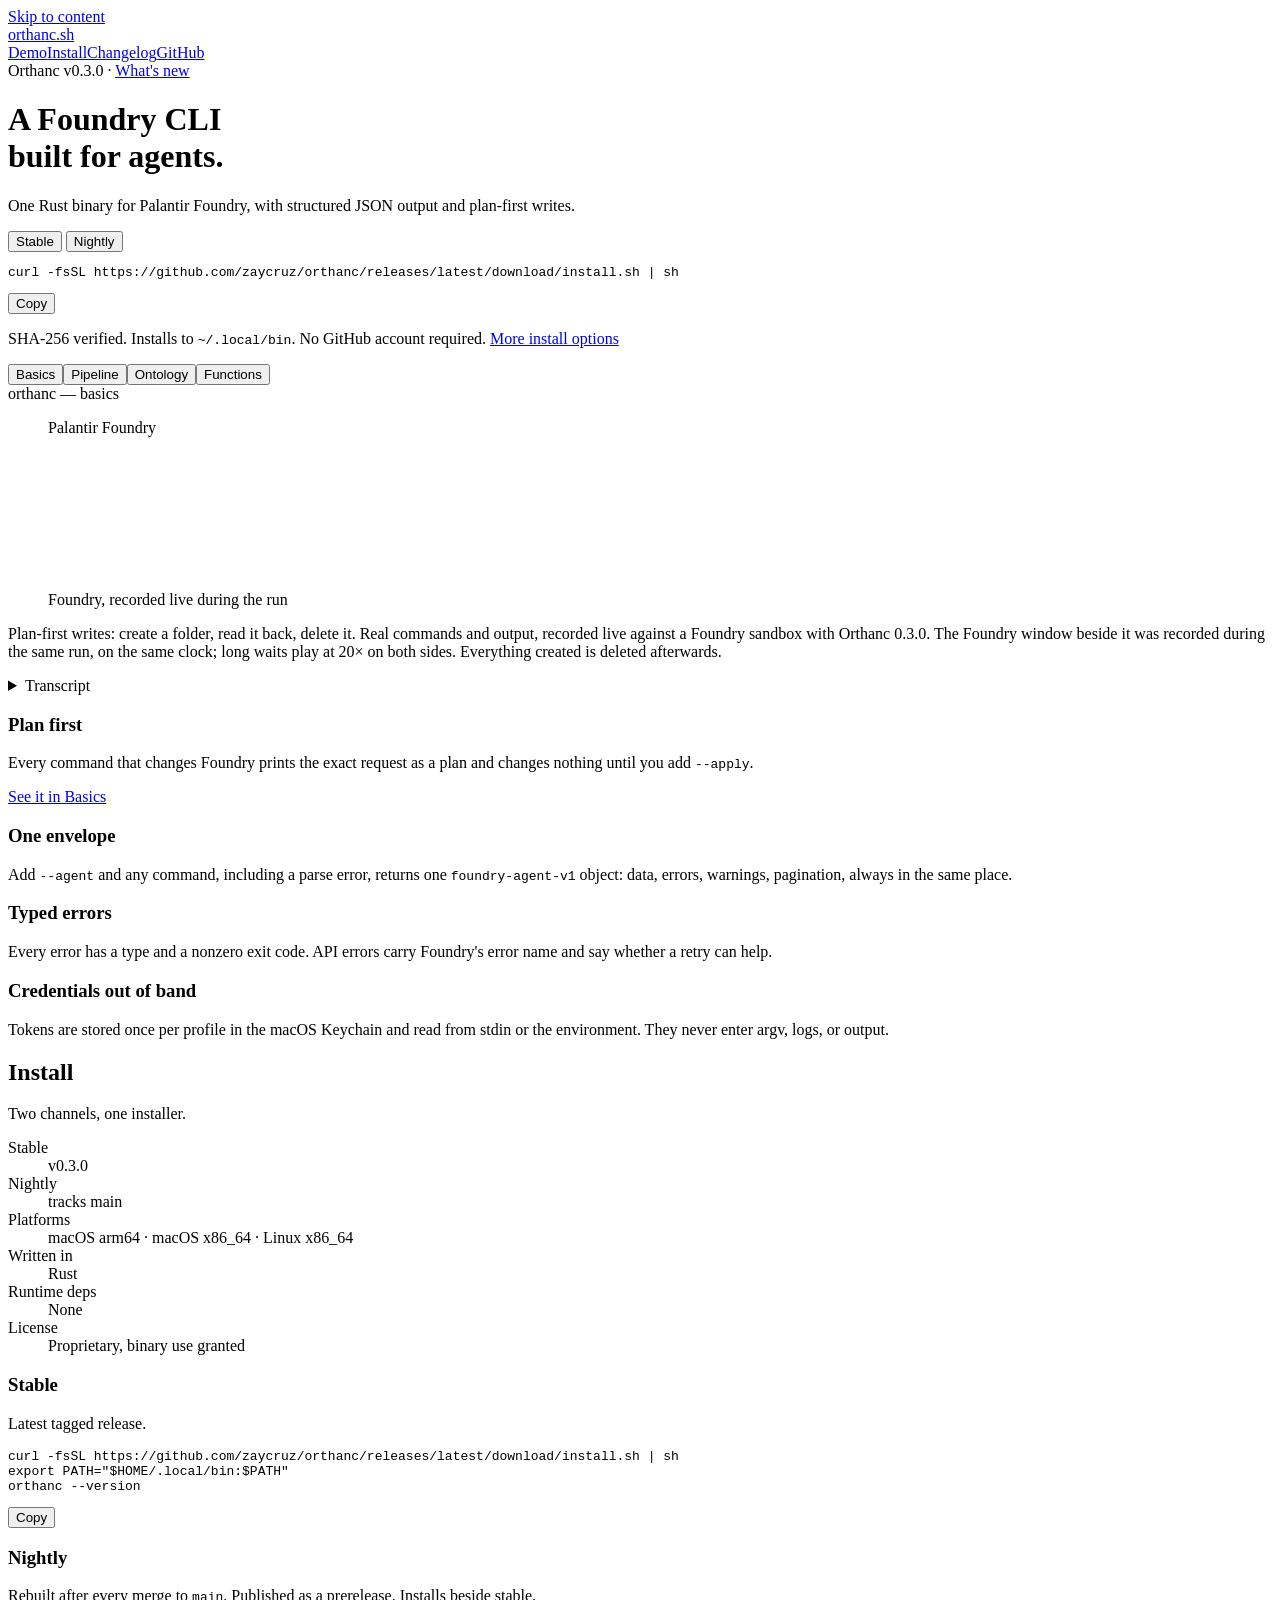
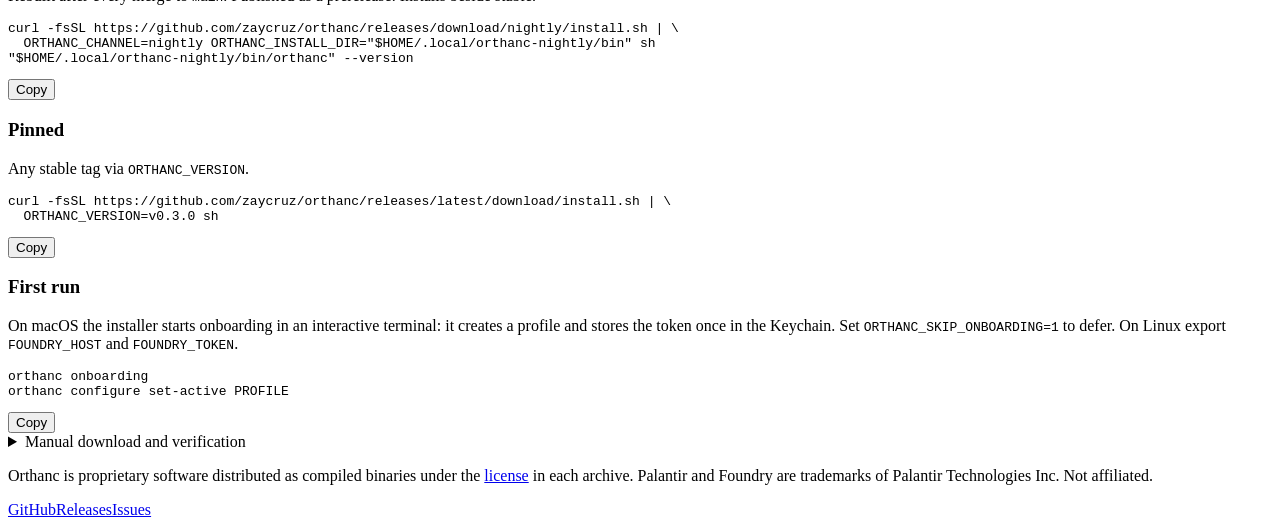
==== docs/index.html @ 8b897419 "orthanc.sh: install in the hero, demo above the fold, properties under it The landing page now reads" ====
<!doctype html>
<html lang="en">
<head>
  <meta charset="utf-8">
  <meta name="viewport" content="width=device-width, initial-scale=1">
  <title>Orthanc · agent-native CLI for Palantir Foundry</title>
  <meta name="description" content="Orthanc is a fast, agent-native command-line interface for Palantir Foundry. Install the stable or nightly build in one command.">
  <meta property="og:title" content="Orthanc · agent-native CLI for Palantir Foundry">
  <meta property="og:description" content="Orthanc is a fast, agent-native command-line interface for Palantir Foundry. Install the stable or nightly build in one command.">
  <meta property="og:url" content="https://orthanc.sh/">
  <meta name="theme-color" content="#ffffff">
  <link rel="icon" href="/favicon.svg" type="image/svg+xml">
  <link rel="stylesheet" href="/style.css">
</head>
<body>
  <a class="skip" href="#main">Skip to content</a>
  <header class="masthead"><div class="wrap">
    <a class="brand" href="/">orthanc.sh</a>
    <nav class="nav" aria-label="Primary"><a href="/#demo">Demo</a><a href="/#install">Install</a><a href="/changelog/">Changelog</a><a href="https://github.com/zaycruz/orthanc">GitHub</a></nav>
  </div></header>
  <main id="main" class="wrap">

<div class="hero single">
  <div>
    <div class="label accent">Orthanc v0.3.0 · <a href="/changelog/">What's new</a></div>
    <h1>A Foundry CLI<br>built for agents.</h1>
    <p class="lede">One Rust binary for Palantir Foundry, with structured JSON output and plan-first writes.</p>
    <div class="quick hero-install" aria-label="Install command">
      <div class="tabs" role="tablist">
        <button role="tab" aria-selected="true" aria-controls="cmd-stable" id="tab-stable">Stable</button>
        <button role="tab" aria-selected="false" aria-controls="cmd-nightly" id="tab-nightly">Nightly</button>
      </div>
      <div id="cmd-stable" role="tabpanel" aria-labelledby="tab-stable"><div class="cmd"><pre><code>curl -fsSL https://github.com/zaycruz/orthanc/releases/latest/download/install.sh | sh</code></pre><button class="copy" type="button" data-copy>Copy</button></div></div>
      <div id="cmd-nightly" role="tabpanel" aria-labelledby="tab-nightly" hidden><div class="cmd"><pre><code>curl -fsSL https://github.com/zaycruz/orthanc/releases/download/nightly/install.sh | \
  ORTHANC_CHANNEL=nightly ORTHANC_INSTALL_DIR=&quot;$HOME/.local/orthanc-nightly/bin&quot; sh</code></pre><button class="copy" type="button" data-copy>Copy</button></div></div>
      <p class="note">SHA-256 verified. Installs to <code>~/.local/bin</code>. No GitHub account required. <a href="#install">More install options</a></p>
    </div>
  </div>
</div>

<section id="demo" class="demo">
  <link rel="stylesheet" href="/assets/asciinema-player.css">
  <div class="tabs demo-tabs" role="tablist" aria-label="Demo workflows"><button role="tab" aria-selected="true" aria-controls="demo-stage" id="demo-tab-basics" data-demo="basics" data-caption="Plan-first writes: create a folder, read it back, delete it.">Basics</button><button role="tab" aria-selected="false" aria-controls="demo-stage" id="demo-tab-pipeline" data-demo="pipeline" data-caption="Push a Python transform, wait for CI, build it on Foundry, and read the output.">Pipeline</button><button role="tab" aria-selected="false" aria-controls="demo-stage" id="demo-tab-ontology" data-demo="ontology" data-caption="Create object types on the pipeline output, add a property, link them, then remove it all.">Ontology</button><button role="tab" aria-selected="false" aria-controls="demo-stage" id="demo-tab-functions" data-demo="functions" data-caption="Preview a TypeScript function, tag it to publish, watch the check, and list versions.">Functions</button></div>
  <div class="stage" id="demo-stage" role="tabpanel">
    <div class="window term-window">
      <div class="titlebar" aria-hidden="true"><span class="lights"><i></i><i></i><i></i></span><span class="title" id="demo-title">orthanc — basics</span></div>
      <div class="player" id="demo-player" aria-label="Terminal recording of an Orthanc session"></div>
    </div>
    <figure class="window ui-window" aria-live="polite">
      <div class="titlebar light" aria-hidden="true"><span class="lights"><i></i><i></i><i></i></span><span class="address">Palantir Foundry</span></div>
      <div class="shot"><video id="demo-video" muted playsinline preload="auto" src="/assets/demos/basics.mp4" aria-label="Screen recording of the Foundry web UI during the same run"></video></div>
      <figcaption>Foundry, recorded live during the run</figcaption>
    </figure>
  </div>
  <p class="note" id="demo-caption">Plan-first writes: create a folder, read it back, delete it. Real commands and output, recorded live against a Foundry sandbox with Orthanc 0.3.0. The Foundry window beside it was recorded during the same run, on the same clock; long waits play at 20× on both sides. Everything created is deleted afterwards.</p>
  <details class="manual transcript"><summary>Transcript</summary><div class="cmd" data-transcript="basics"><pre><code># agent: make a folder for Q3 docs. Plan first.
$ orthanc folder create q3-docs -p $P
{
  &quot;mode&quot;: &quot;plan&quot;,
  &quot;request&quot;: {
    &quot;body&quot;: {
      &quot;displayName&quot;: &quot;q3-docs&quot;,
      &quot;parentFolderRid&quot;: &quot;ri.compass.main.folder.f23e9fb1-b130-401d-9612-c6b8a1edb159&quot;
    },
    &quot;path&quot;: &quot;/v2/filesystem/folders&quot;,
    &quot;verb&quot;: &quot;POST&quot;
  }
}
# agent: plan looks right; apply it
$ F=$(orthanc folder create q3-docs -p $P --apply | jq -r .rid)
$ orthanc folder get $F | jq &quot;{display_name, path}&quot;
{
  &quot;display_name&quot;: &quot;q3-docs&quot;,
  &quot;path&quot;: &quot;/Sandbox-c0c396/orthanc-e2e/q3-docs&quot;
}
# agent: done with it. Plan the delete.
$ orthanc resource delete $F
{
  &quot;mode&quot;: &quot;plan&quot;,
  &quot;request&quot;: {
    &quot;body&quot;: null,
    &quot;path&quot;: &quot;/v2/filesystem/resources/ri.compass.main.folder.bfcd49bd-7d5c-4113-8300-78a84234f830&quot;,
    &quot;verb&quot;: &quot;DELETE&quot;
  }
}
# agent: apply the delete (moves it to trash)
$ orthanc resource delete $F --apply &gt;/dev/null
$ orthanc resource get $F | jq .trash_status
&quot;DIRECTLY_TRASHED&quot;
# agent: the project is back as it was</code></pre></div><div class="cmd" data-transcript="pipeline" hidden><pre><code># agent: add distance_km to the flights transform
$ git status -s
 M transforms-python/src/myproject/datasets/flights_enriched.py
$ cat */src/*/datasets/flights_enriched.py
import polars as pl
from transforms.api import Input, Output, transform

ROOT = &quot;/Sandbox-c0c396/orthanc-e2e/flights-demo&quot;


@transform.using(
    out=Output(f&quot;{ROOT}/flights_enriched&quot;),
    flights=Input(f&quot;{ROOT}/flights&quot;),
)
def compute(flights, out):
    km = (pl.col(&quot;distance_mi&quot;) * 1.609).round().cast(pl.Int64)
    out.write_table(flights.polars(lazy=True).select(
        &quot;flight_id&quot;, &quot;carrier&quot;, &quot;origin&quot;, &quot;dest&quot;, &quot;distance_mi&quot;,
        km.alias(&quot;distance_km&quot;), &quot;dep_delay_min&quot;,
    ))
# agent: commit and push to the Foundry repo
$ git commit -am &quot;flights: add distance_km&quot;
[master 159cf9c] flights: add distance_km
 1 file changed, 5 insertions(+), 1 deletion(-)
$ orthanc repository push $R $M $M --allow-default-branch \
&gt;   --apply | jq &quot;{status, remote_commit}&quot;
{
  &quot;status&quot;: &quot;pushed&quot;,
  &quot;remote_commit&quot;: &quot;159cf9c30372c41dcc24d86e129c626c0c0ef95a&quot;
}
# agent: wait for CI (ci/foundry-publish registers the job)
$ C=$(git rev-parse HEAD)
$ orthanc repository checks wait $R $C | cut -d&quot; &quot; -f1-3
state: passed
ci/foundry-publish OK refs/heads/master
# agent: plan the build of the output dataset
$ orthanc orchestration builds create &quot;$T&quot; \
&gt;   | jq &quot;.mode, .request.body.target.targetRids[]&quot;
&quot;plan&quot;
&quot;ri.foundry.main.dataset.6042f8e6-7713-4d40-96ed-124069f4365a&quot;
# agent: plan is right; start the build and watch it
$ B=$(orthanc orchestration builds create &quot;$T&quot; --apply \
&gt;   | jq -r .build.rid); echo $B
ri.foundry.main.build.41b4e619-a3cb-4fee-862d-c59a7fda68a1
$ while sleep 3; do s=$(orthanc orchestration builds get $B \
&gt;   | jq -r .build.status); echo &quot;$(date +%T) $s&quot;
&gt;   [ &quot;$s&quot; = RUNNING ] || break; done
08:17:56 RUNNING
08:17:59 RUNNING
08:18:02 SUCCEEDED
# agent: check the new column in the output
$ orthanc dataset preview $OUT | jq -r .content \
&gt;   | tr -d \&quot; | cut -d, -f1,2,5,6 | column -ts,
flight_id  carrier  distance_mi  distance_km
UA101      UA       2586         4161
UA204      UA       888          1429
DL310      DL       1946         3131
DL422      DL       2421         3895
AA515      AA       1121         1804
AA630      AA       2611         4201
# agent: done; distance_km is live in flights_enriched</code></pre></div><div class="cmd" data-transcript="ontology" hidden><pre><code># agent: model the pipeline output as a Flight object type
$ jq &quot;.objectTypes[].create.objectType.apiName&quot; flight.json
&quot;Flight&quot;
$ jq &quot;..|.datasetRid? // empty&quot; flight.json
&quot;ri.foundry.main.dataset.6042f8e6-7713-4d40-96ed-124069f4365a&quot;
$ FL=dsutbk8l.flight; CA=dsutbk8l.carrier
# agent: dry run first, then apply
$ orthanc ontology object-type-create $ONT \
&gt;   --request-file flight.json | jq &quot;{mode, validation}&quot;
{
  &quot;mode&quot;: &quot;dry-run&quot;,
  &quot;validation&quot;: {
    &quot;success&quot;: {},
    &quot;type&quot;: &quot;success&quot;
  }
}
$ orthanc ontology object-type-create $ONT \
&gt;   --request-file flight.json --apply \
&gt;   | jq -c &quot;{created: .result.created_object_types | keys}&quot;
{&quot;created&quot;:[&quot;dsutbk8l.flight&quot;]}
$ orthanc ontology object-type-create $ONT \
&gt;   --request-file carrier.json --apply | jq .change_status
&quot;changed&quot;
# agent: read the Flight definition back
$ orthanc ontology definition $ONT --object-type $FL \
&gt;   | jq -c &quot;.definition.objectType.propertyTypes[]
&gt;   | [.apiName, .displayMetadata.displayName]&quot;
[&quot;depDelayMin&quot;,&quot;Delay (min)&quot;]
[&quot;flightId&quot;,&quot;Flight ID&quot;]
[&quot;dest&quot;,&quot;Dest&quot;]
[&quot;distanceMi&quot;,&quot;Distance (mi)&quot;]
[&quot;carrier&quot;,&quot;Carrier&quot;]
[&quot;origin&quot;,&quot;Origin&quot;]
# agent: expose the new distance_km column
$ orthanc ontology object-type-add-property $ONT --apply \
&gt;   --object-type $FL --api-name distanceKm --type long \
&gt;   --column distance_km --display-name &quot;Distance (km)&quot; \
&gt;   | jq &quot;{mode, change_status}&quot;
{
  &quot;mode&quot;: &quot;applied&quot;,
  &quot;change_status&quot;: &quot;changed&quot;
}
$ orthanc ontology definition $ONT --object-type $FL \
&gt;   | jq -c &quot;.definition.objectType.propertyTypes[]
&gt;   | [.apiName, .displayMetadata.displayName]&quot; | grep -i km
[&quot;distanceKm&quot;,&quot;Distance (km)&quot;]
# agent: link Carrier -&gt; Flights, dry run then apply
$ LK=dsutbk8l.carrier-flights
$ orthanc ontology link-type-create $ONT \
&gt;   --request-file link.json | jq .validation.type
&quot;success&quot;
$ orthanc ontology link-type-create $ONT \
&gt;   --request-file link.json --apply \
&gt;   | jq -c &quot;{created: .result.created_link_types | keys}&quot;
{&quot;created&quot;:[&quot;dsutbk8l.carrier-flights&quot;]}
$ orthanc ontology definition $ONT --link-type $LK \
&gt;   | jq -c &quot;.definition.linkType.definition.oneToMany
&gt;   | [.cardinalityHint, (..|.apiName? // empty)]&quot;
[&quot;ONE_TO_MANY&quot;,&quot;operatedBy&quot;,&quot;flights&quot;]
# agent: clean up. Dry-run the link delete first.
$ orthanc ontology link-type-delete $ONT \
&gt;   --request-file del-link.json | jq .validation.type
&quot;success&quot;
$ orthanc ontology link-type-delete $ONT \
&gt;   --request-file del-link.json --apply | jq .change_status
&quot;changed&quot;
$ orthanc ontology object-type-delete $ONT \
&gt;   --request-file del-types.json --apply | jq .change_status
&quot;changed&quot;
# agent: confirm all three are gone
$ for t in $FL $CA; do orthanc ontology definition $ONT \
&gt;   --object-type $t 2&gt;&amp;1 | grep -o &quot;has no.*&quot;; done
has no object-type &#x27;dsutbk8l.flight&#x27;.
has no object-type &#x27;dsutbk8l.carrier&#x27;.
$ orthanc ontology definition $ONT --link-type $LK \
&gt;   2&gt;&amp;1 | grep -o &quot;has no.*&quot;
has no link-type &#x27;dsutbk8l.carrier-flights&#x27;.
# agent: done; the Sandbox Ontology is empty again</code></pre></div><div class="cmd" data-transcript="functions" hidden><pre><code># agent: setBedStatus v2 also fixes the case. The source:
$ orthanc container exec $D &quot;cat $F&quot; --apply | jq -r .stdout
import { Client, Osdk } from &quot;@osdk/client&quot;;
import { createEditBatch, Edits } from &quot;@osdk/functions&quot;;
import { BedStatus } from &quot;@ontology/sdk&quot;;

type Edit = Edits.Object&lt;BedStatus&gt;;

export default function setBedStatus(
    client: Client,
    bed: Osdk.Instance&lt;BedStatus&gt;,
    status: string,
): Edit[] {
    const batch = createEditBatch&lt;Edit&gt;(client);
    const t = status.trim().toLowerCase();
    const next = t.charAt(0).toUpperCase() + t.slice(1);
    if (bed.status !== next) {
        batch.update(bed, { status: next });
    }
    return batch.getEdits();
}

# agent: preview W10-B16 (Vacant), status &quot;  cLEANING &quot;
$ orthanc functions preview $D --file-path $F \
&gt;   --method-name setBedStatus --parameters &quot;$P&quot; | jq -c \
&gt;   &quot;.outcome, (..|.modify_object?|values|.locator.primary_key,
&gt;   .property_values)&quot;
&quot;success&quot;
{&quot;bed_id&quot;:&quot;W10-B16&quot;}
{&quot;status&quot;:&quot;Cleaning&quot;}
# agent: commit and push it to master
$ orthanc container exec $D --apply &quot;git add $F &amp;&amp;
&gt;   git commit -qm \&quot;setBedStatus: fix the case\&quot; &amp;&amp;
&gt;   git push -q origin HEAD:master &amp;&amp; git log --oneline -1&quot; \
&gt;   | jq -r .stdout
c484a67 setBedStatus: fix the case

$ C=$(orthanc container exec $D &quot;git rev-parse HEAD&quot; \
&gt;   --apply | jq -r .stdout); echo $C
c484a67e619252e20bada0a5ca374f99466b2793
# agent: 0.0.2 is the last release. Tag 0.0.3, plan first.
$ orthanc repository tag create $R refs/tags/0.0.3 \
&gt;   --commit-hash $C | jq -c &quot;{status, tag: .intended_body
&gt;   | .requests[].variables.tagName}&quot;
{&quot;status&quot;:&quot;dry-run&quot;,&quot;tag&quot;:&quot;refs/tags/0.0.3&quot;}
$ orthanc repository tag create $R refs/tags/0.0.3 \
&gt;   --commit-hash $C --apply | jq -c &quot;{status, tag: .tag.name}&quot;
{&quot;status&quot;:&quot;created&quot;,&quot;tag&quot;:&quot;refs/tags/0.0.3&quot;}
# agent: wait for ci/functions-publish on the tag
$ orthanc repository checks wait $R refs/tags/0.0.3 \
&gt;   --timeout 600 | tee w.txt | sed -E &quot;s/ 20[0-9-]+T.*//
&gt;   s/^ +//; s/(tion\.[0-9a-f]{8})[^ ]*/\1.../&quot;
state: passed
ci/functions-publish OK refs/tags/0.0.3
published ri.function-registry.main.function.ccb26f67... 0.0.3
# agent: which function version did the build publish?
$ B=$(grep -o &quot;build=[^ ]*&quot; w.txt | cut -d= -f2)
$ for i in $(seq 60); do orthanc repository build-status $B \
&gt;   | sed -E &quot;s/^ +//; s/(tion\.[0-9a-f]{8})[^ ]*/\1.../&quot; \
&gt;   | grep published &amp;&amp; break; sleep 5; done
published ri.function-registry.main.function.ccb26f67... 0.0.3
$ FN=$(orthanc repository build-status $B \
&gt;   | grep -o &quot;ri.function-registry[^ ]*&quot;)
# agent: list the function&#x27;s published versions
$ orthanc functions versions $FN | jq -c &quot;{display_name,
&gt;   count}, (.versions[] | {version, time: .registered_time})&quot;
{&quot;display_name&quot;:&quot;setBedStatus&quot;,&quot;count&quot;:2}
{&quot;version&quot;:&quot;0.0.3&quot;,&quot;time&quot;:&quot;2026-09-25T12:23:00.637653891Z&quot;}
{&quot;version&quot;:&quot;0.0.2&quot;,&quot;time&quot;:&quot;2026-09-25T02:46:25.365453142Z&quot;}
# agent: done; setBedStatus 0.0.3 is published</code></pre></div></details>
  <script src="/assets/asciinema-player.min.js"></script>
  <script src="/demo.js" defer></script>
</section>


<section class="properties" aria-label="What the demo shows">
  <div class="points">
    <div><h3>Plan first</h3><p>Every command that changes Foundry prints the exact request as a plan and changes nothing until you add <code>--apply</code>.</p><a class="see" href="#demo" data-show-demo="basics">See it in Basics</a></div>
    <div><h3>One envelope</h3><p>Add <code>--agent</code> and any command, including a parse error, returns one <code>foundry-agent-v1</code> object: data, errors, warnings, pagination, always in the same place.</p></div>
    <div><h3>Typed errors</h3><p>Every error has a type and a nonzero exit code. API errors carry Foundry's error name and say whether a retry can help.</p></div>
    <div><h3>Credentials out of band</h3><p>Tokens are stored once per profile in the macOS Keychain and read from stdin or the environment. They never enter argv, logs, or output.</p></div>
  </div>
</section>

<section id="install">
  <div class="head"><h2>Install</h2><p>Two channels, one installer.</p></div>
  <dl class="spec install-spec">
    <div><dt>Stable</dt><dd id="stable-version" data-stable-version>v0.3.0</dd></div>
    <div><dt>Nightly</dt><dd id="nightly-date">tracks main</dd></div>
    <div><dt>Platforms</dt><dd>macOS arm64 · macOS x86_64 · Linux x86_64</dd></div>
    <div><dt>Written in</dt><dd>Rust</dd></div>
    <div><dt>Runtime deps</dt><dd>None</dd></div>
    <div><dt>License</dt><dd>Proprietary, binary use granted</dd></div>
  </dl>
  <div class="rows">
    <div class="row"><div class="row-head"><h3>Stable</h3><p>Latest tagged release.</p></div>
      <div class="cmd"><pre><code>curl -fsSL https://github.com/zaycruz/orthanc/releases/latest/download/install.sh | sh
export PATH=&quot;$HOME/.local/bin:$PATH&quot;
orthanc --version</code></pre><button class="copy" type="button" data-copy>Copy</button></div></div>
    <div class="row"><div class="row-head"><h3>Nightly</h3><p>Rebuilt after every merge to <code>main</code>. Published as a prerelease. Installs beside stable.</p></div>
      <div class="cmd"><pre><code>curl -fsSL https://github.com/zaycruz/orthanc/releases/download/nightly/install.sh | \
  ORTHANC_CHANNEL=nightly ORTHANC_INSTALL_DIR=&quot;$HOME/.local/orthanc-nightly/bin&quot; sh
&quot;$HOME/.local/orthanc-nightly/bin/orthanc&quot; --version</code></pre><button class="copy" type="button" data-copy>Copy</button></div></div>
    <div class="row"><div class="row-head"><h3>Pinned</h3><p>Any stable tag via <code>ORTHANC_VERSION</code>.</p></div>
      <div class="cmd"><pre><code>curl -fsSL https://github.com/zaycruz/orthanc/releases/latest/download/install.sh | \
  ORTHANC_VERSION=v0.3.0 sh</code></pre><button class="copy" type="button" data-copy>Copy</button></div></div>
    <div class="row"><div class="row-head"><h3>First run</h3><p>On macOS the installer starts onboarding in an interactive terminal: it creates a profile and stores the token once in the Keychain. Set <code>ORTHANC_SKIP_ONBOARDING=1</code> to defer. On Linux export <code>FOUNDRY_HOST</code> and <code>FOUNDRY_TOKEN</code>.</p></div>
      <div class="cmd"><pre><code>orthanc onboarding
orthanc configure set-active PROFILE</code></pre><button class="copy" type="button" data-copy>Copy</button></div></div>
  </div>
  <details class="manual">
    <summary>Manual download and verification</summary>
    <table>
      <thead><tr><th>Target</th><th>Archive</th><th>Checksum</th></tr></thead>
      <tbody>
        <tr><td>macOS, Apple Silicon</td><td><a href="https://github.com/zaycruz/orthanc/releases/latest/download/orthanc-aarch64-apple-darwin.tar.gz">orthanc-aarch64-apple-darwin.tar.gz</a></td><td><a href="https://github.com/zaycruz/orthanc/releases/latest/download/orthanc-aarch64-apple-darwin.tar.gz.sha256">.sha256</a></td></tr>
        <tr><td>macOS, Intel</td><td><a href="https://github.com/zaycruz/orthanc/releases/latest/download/orthanc-x86_64-apple-darwin.tar.gz">orthanc-x86_64-apple-darwin.tar.gz</a></td><td><a href="https://github.com/zaycruz/orthanc/releases/latest/download/orthanc-x86_64-apple-darwin.tar.gz.sha256">.sha256</a></td></tr>
        <tr><td>Linux x86_64, glibc ≥ 2.35</td><td><a href="https://github.com/zaycruz/orthanc/releases/latest/download/orthanc-x86_64-unknown-linux-gnu.tar.gz">orthanc-x86_64-unknown-linux-gnu.tar.gz</a></td><td><a href="https://github.com/zaycruz/orthanc/releases/latest/download/orthanc-x86_64-unknown-linux-gnu.tar.gz.sha256">.sha256</a></td></tr>
      </tbody>
    </table>
    <div class="cmd"><pre><code>shasum -a 256 -c orthanc-aarch64-apple-darwin.tar.gz.sha256
tar -xzf orthanc-aarch64-apple-darwin.tar.gz
install -m 755 orthanc ~/.local/bin/orthanc</code></pre><button class="copy" type="button" data-copy>Copy</button></div>
  </details>
</section>

  </main>
  <footer><div class="wrap">
    <p>Orthanc is proprietary software distributed as compiled binaries under the <a href="https://github.com/zaycruz/orthanc/blob/main/LICENSE" rel="noopener">license</a> in each archive. Palantir and Foundry are trademarks of Palantir Technologies Inc. Not affiliated.</p>
    <nav aria-label="Footer"><a href="https://github.com/zaycruz/orthanc" rel="noopener">GitHub</a><a href="https://github.com/zaycruz/orthanc/releases" rel="noopener">Releases</a><a href="https://github.com/zaycruz/orthanc/issues" rel="noopener">Issues</a></nav>
  </div></footer>
  <script src="/site.js" defer></script>
</body>
</html>
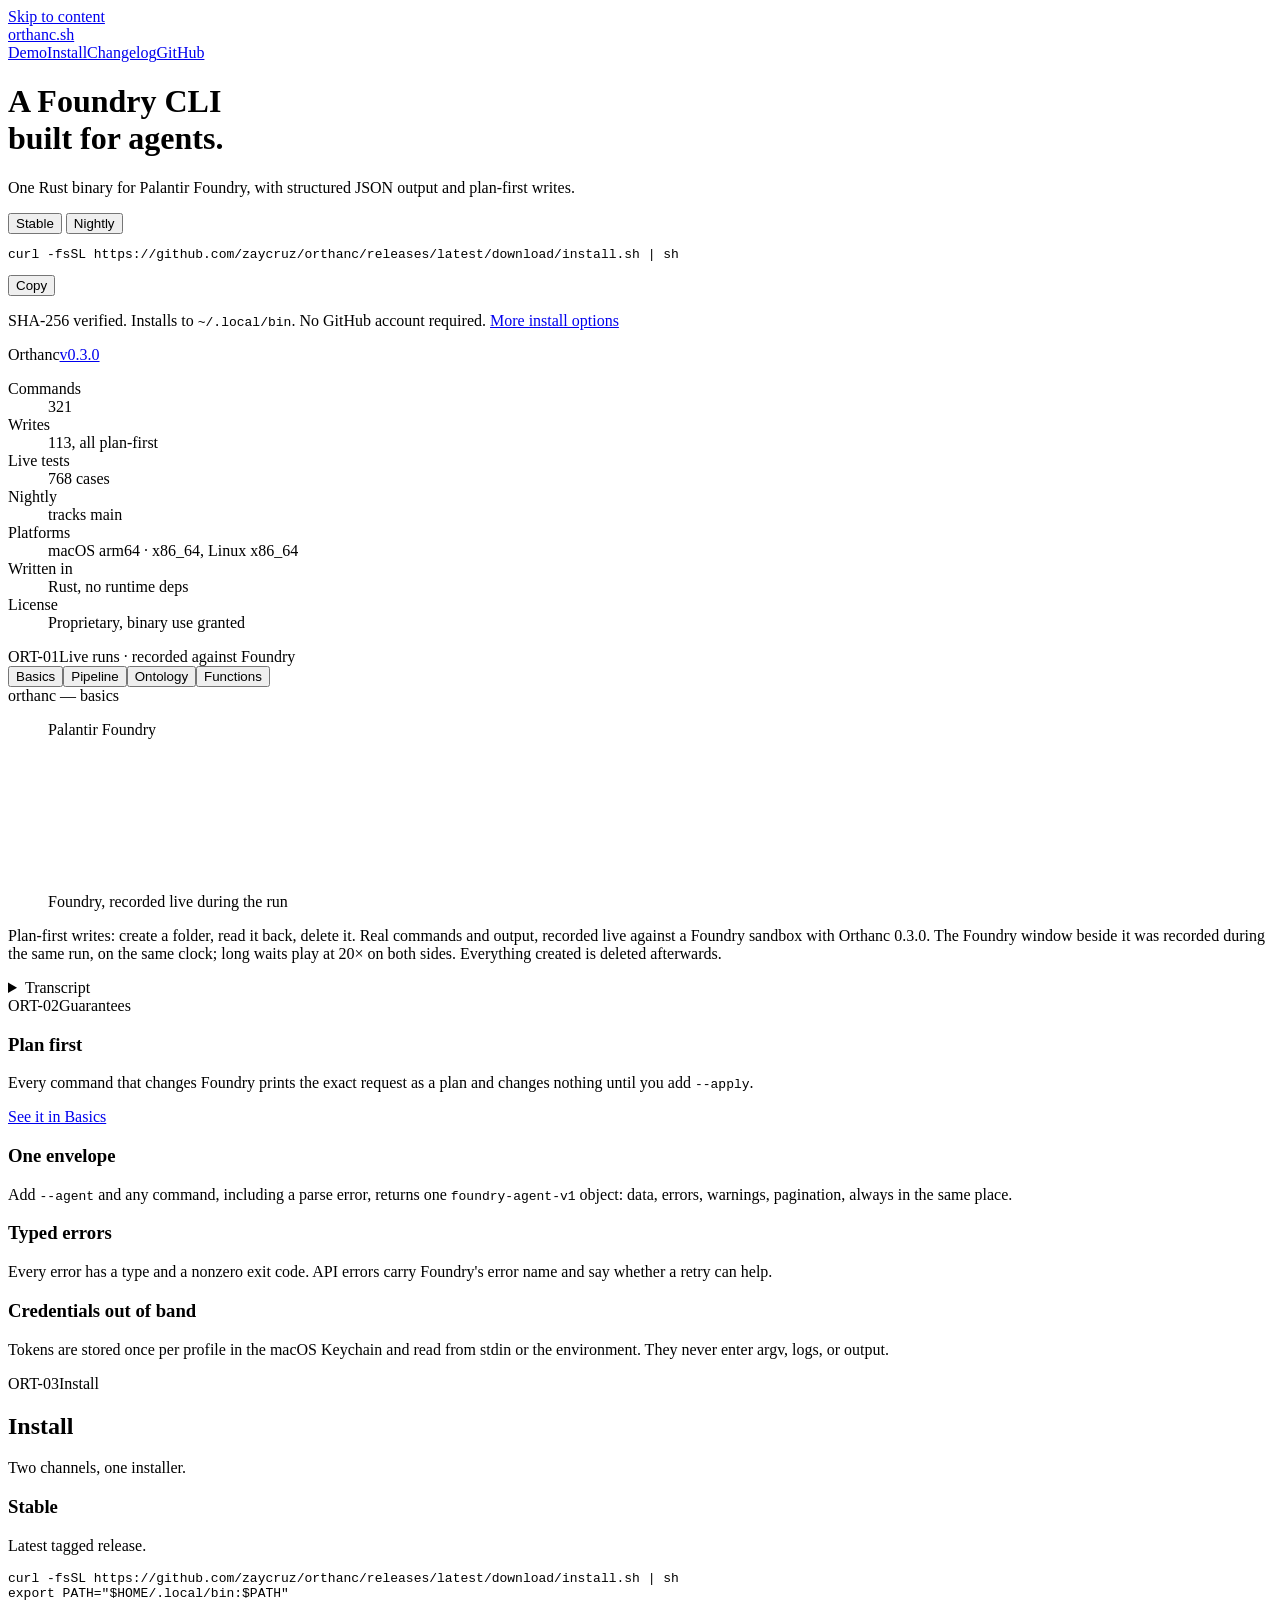
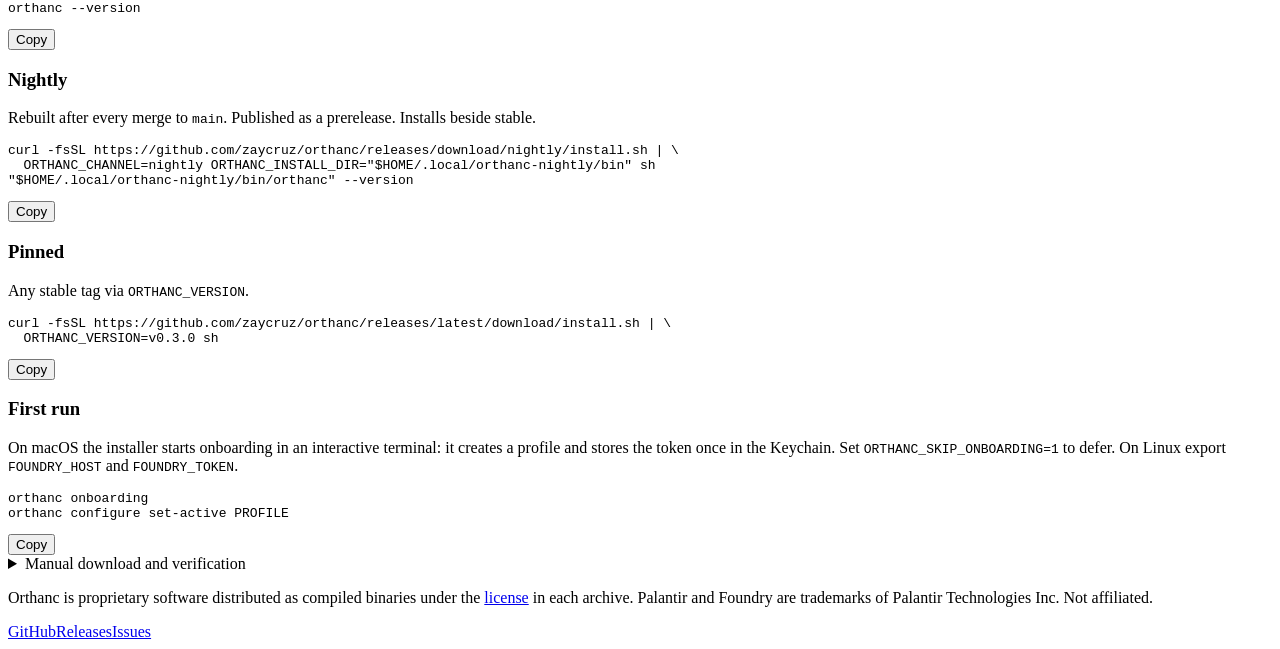
==== commit c7639bc1: "orthanc.sh: one page column, spec sheet in the hero, ORT section labels Every section now shares one" ====
--- a/docs/index.html
+++ b/docs/index.html
@@ -20,9 +20,8 @@
   </div></header>
   <main id="main" class="wrap">
 
-<div class="hero single">
+<div class="hero">
   <div>
-    <div class="label accent">Orthanc v0.3.0 · <a href="/changelog/">What's new</a></div>
     <h1>A Foundry CLI<br>built for agents.</h1>
     <p class="lede">One Rust binary for Palantir Foundry, with structured JSON output and plan-first writes.</p>
     <div class="quick hero-install" aria-label="Install command">
@@ -36,10 +35,23 @@
       <p class="note">SHA-256 verified. Installs to <code>~/.local/bin</code>. No GitHub account required. <a href="#install">More install options</a></p>
     </div>
   </div>
+  <aside class="specs" aria-label="Orthanc at a glance">
+    <div class="specs-head"><span>Orthanc</span><a href="/changelog/" data-stable-version>v0.3.0</a></div>
+    <dl>
+      <div><dt>Commands</dt><dd>321</dd></div>
+      <div><dt>Writes</dt><dd>113, all plan-first</dd></div>
+      <div><dt>Live tests</dt><dd>768 cases</dd></div>
+      <div><dt>Nightly</dt><dd id="nightly-date">tracks main</dd></div>
+      <div><dt>Platforms</dt><dd>macOS arm64 · x86_64, Linux x86_64</dd></div>
+      <div><dt>Written in</dt><dd>Rust, no runtime deps</dd></div>
+      <div><dt>License</dt><dd>Proprietary, binary use granted</dd></div>
+    </dl>
+  </aside>
 </div>
 
 <section id="demo" class="demo">
   <link rel="stylesheet" href="/assets/asciinema-player.css">
+  <div class="part"><span>ORT-01</span>Live runs · recorded against Foundry</div>
   <div class="tabs demo-tabs" role="tablist" aria-label="Demo workflows"><button role="tab" aria-selected="true" aria-controls="demo-stage" id="demo-tab-basics" data-demo="basics" data-caption="Plan-first writes: create a folder, read it back, delete it.">Basics</button><button role="tab" aria-selected="false" aria-controls="demo-stage" id="demo-tab-pipeline" data-demo="pipeline" data-caption="Push a Python transform, wait for CI, build it on Foundry, and read the output.">Pipeline</button><button role="tab" aria-selected="false" aria-controls="demo-stage" id="demo-tab-ontology" data-demo="ontology" data-caption="Create object types on the pipeline output, add a property, link them, then remove it all.">Ontology</button><button role="tab" aria-selected="false" aria-controls="demo-stage" id="demo-tab-functions" data-demo="functions" data-caption="Preview a TypeScript function, tag it to publish, watch the check, and list versions.">Functions</button></div>
   <div class="stage" id="demo-stage" role="tabpanel">
     <div class="window term-window">
@@ -300,6 +312,7 @@
 
 
 <section class="properties" aria-label="What the demo shows">
+  <div class="part"><span>ORT-02</span>Guarantees</div>
   <div class="points">
     <div><h3>Plan first</h3><p>Every command that changes Foundry prints the exact request as a plan and changes nothing until you add <code>--apply</code>.</p><a class="see" href="#demo" data-show-demo="basics">See it in Basics</a></div>
     <div><h3>One envelope</h3><p>Add <code>--agent</code> and any command, including a parse error, returns one <code>foundry-agent-v1</code> object: data, errors, warnings, pagination, always in the same place.</p></div>
@@ -309,15 +322,8 @@
 </section>
 
 <section id="install">
+  <div class="part"><span>ORT-03</span>Install</div>
   <div class="head"><h2>Install</h2><p>Two channels, one installer.</p></div>
-  <dl class="spec install-spec">
-    <div><dt>Stable</dt><dd id="stable-version" data-stable-version>v0.3.0</dd></div>
-    <div><dt>Nightly</dt><dd id="nightly-date">tracks main</dd></div>
-    <div><dt>Platforms</dt><dd>macOS arm64 · macOS x86_64 · Linux x86_64</dd></div>
-    <div><dt>Written in</dt><dd>Rust</dd></div>
-    <div><dt>Runtime deps</dt><dd>None</dd></div>
-    <div><dt>License</dt><dd>Proprietary, binary use granted</dd></div>
-  </dl>
   <div class="rows">
     <div class="row"><div class="row-head"><h3>Stable</h3><p>Latest tagged release.</p></div>
       <div class="cmd"><pre><code>curl -fsSL https://github.com/zaycruz/orthanc/releases/latest/download/install.sh | sh
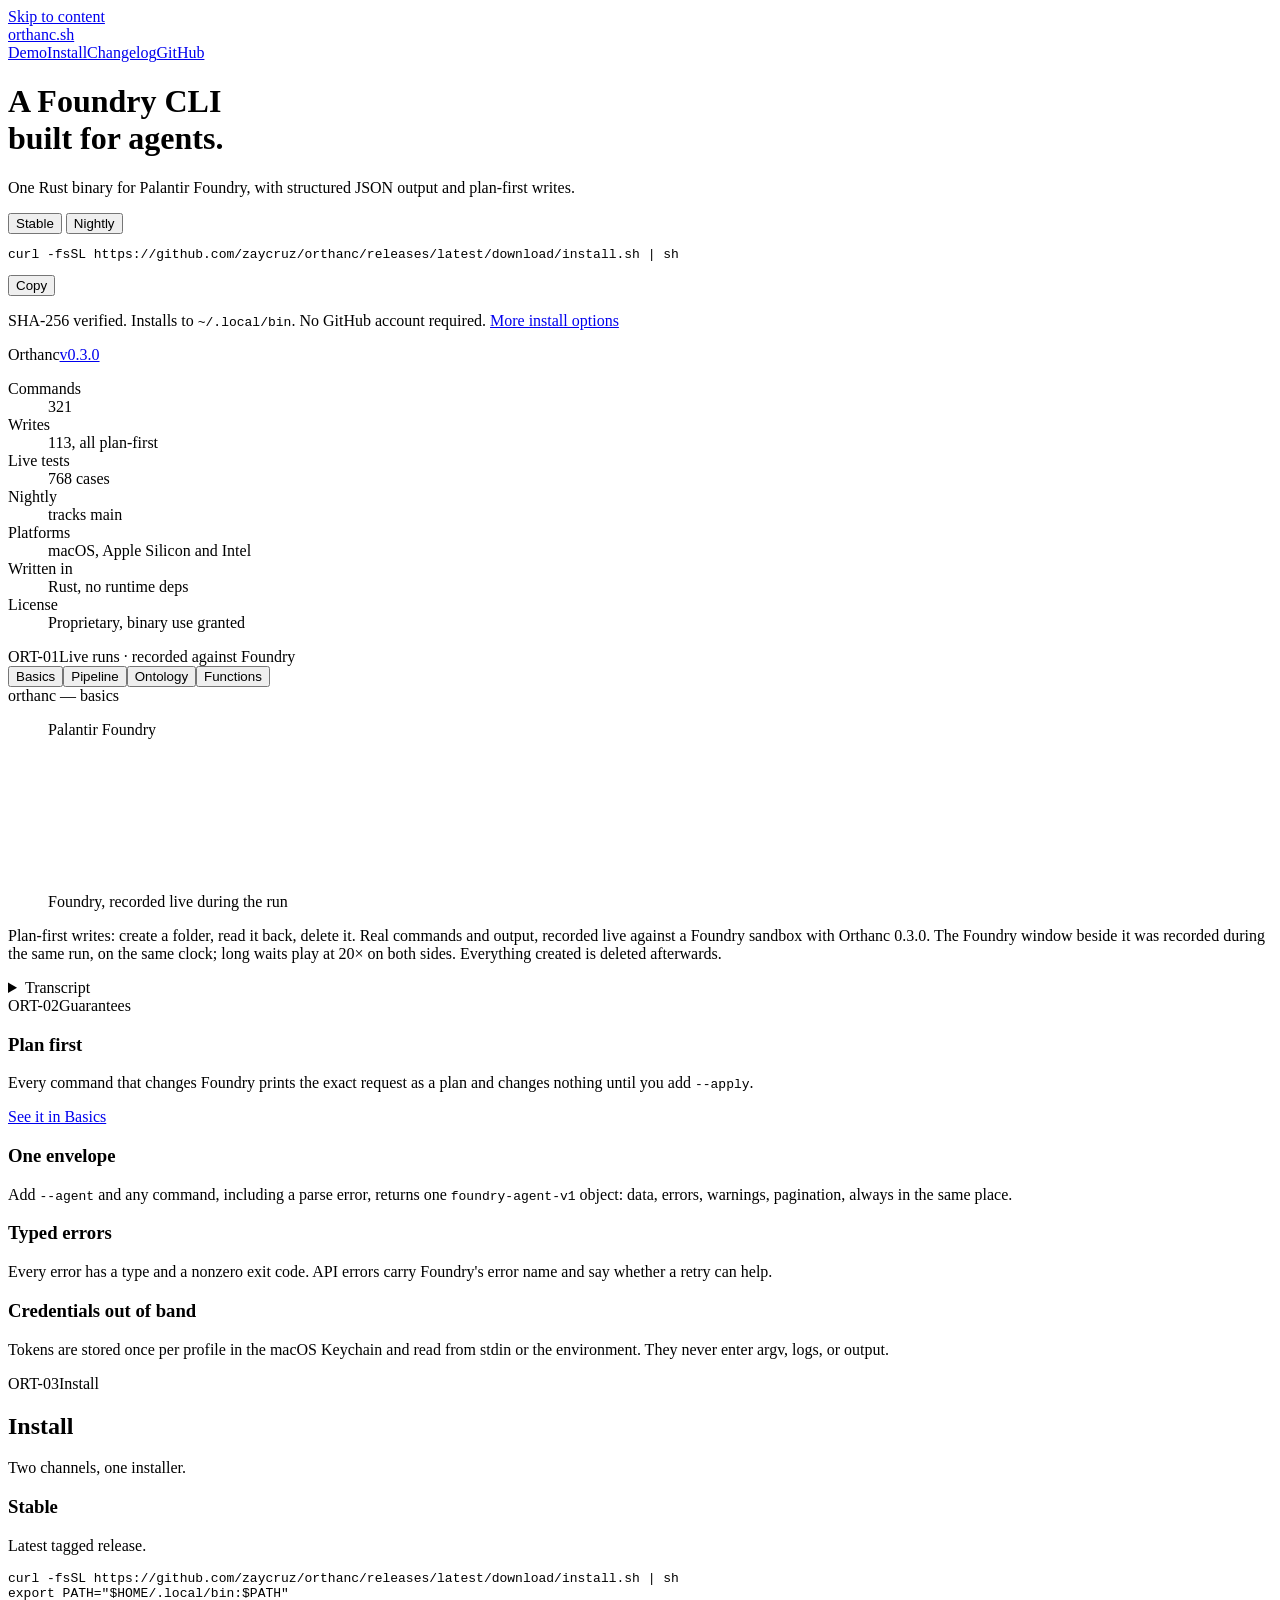
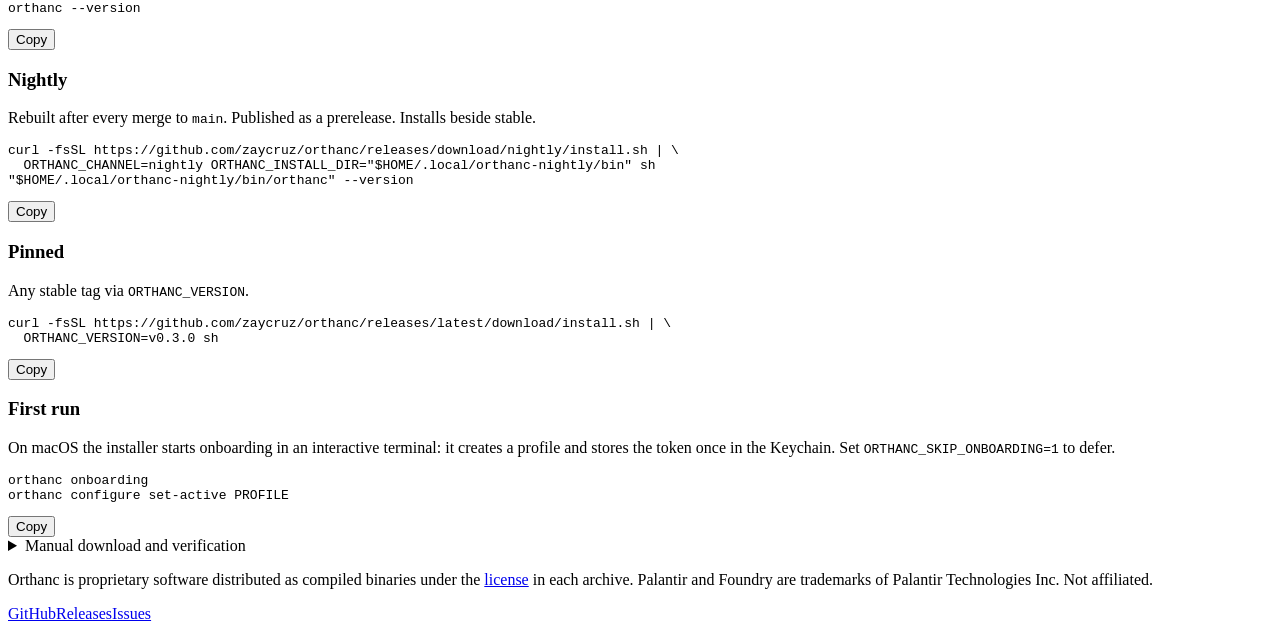
==== commit 4e2dfac2: "orthanc.sh: advertise macOS only until Linux has a credential store Linux has no OS keychain support" ====
--- a/docs/index.html
+++ b/docs/index.html
@@ -42,7 +42,7 @@
       <div><dt>Writes</dt><dd>113, all plan-first</dd></div>
       <div><dt>Live tests</dt><dd>768 cases</dd></div>
       <div><dt>Nightly</dt><dd id="nightly-date">tracks main</dd></div>
-      <div><dt>Platforms</dt><dd>macOS arm64 · x86_64, Linux x86_64</dd></div>
+      <div><dt>Platforms</dt><dd>macOS, Apple Silicon and Intel</dd></div>
       <div><dt>Written in</dt><dd>Rust, no runtime deps</dd></div>
       <div><dt>License</dt><dd>Proprietary, binary use granted</dd></div>
     </dl>
@@ -336,7 +336,7 @@
     <div class="row"><div class="row-head"><h3>Pinned</h3><p>Any stable tag via <code>ORTHANC_VERSION</code>.</p></div>
       <div class="cmd"><pre><code>curl -fsSL https://github.com/zaycruz/orthanc/releases/latest/download/install.sh | \
   ORTHANC_VERSION=v0.3.0 sh</code></pre><button class="copy" type="button" data-copy>Copy</button></div></div>
-    <div class="row"><div class="row-head"><h3>First run</h3><p>On macOS the installer starts onboarding in an interactive terminal: it creates a profile and stores the token once in the Keychain. Set <code>ORTHANC_SKIP_ONBOARDING=1</code> to defer. On Linux export <code>FOUNDRY_HOST</code> and <code>FOUNDRY_TOKEN</code>.</p></div>
+    <div class="row"><div class="row-head"><h3>First run</h3><p>On macOS the installer starts onboarding in an interactive terminal: it creates a profile and stores the token once in the Keychain. Set <code>ORTHANC_SKIP_ONBOARDING=1</code> to defer.</p></div>
       <div class="cmd"><pre><code>orthanc onboarding
 orthanc configure set-active PROFILE</code></pre><button class="copy" type="button" data-copy>Copy</button></div></div>
   </div>
@@ -347,7 +347,6 @@
       <tbody>
         <tr><td>macOS, Apple Silicon</td><td><a href="https://github.com/zaycruz/orthanc/releases/latest/download/orthanc-aarch64-apple-darwin.tar.gz">orthanc-aarch64-apple-darwin.tar.gz</a></td><td><a href="https://github.com/zaycruz/orthanc/releases/latest/download/orthanc-aarch64-apple-darwin.tar.gz.sha256">.sha256</a></td></tr>
         <tr><td>macOS, Intel</td><td><a href="https://github.com/zaycruz/orthanc/releases/latest/download/orthanc-x86_64-apple-darwin.tar.gz">orthanc-x86_64-apple-darwin.tar.gz</a></td><td><a href="https://github.com/zaycruz/orthanc/releases/latest/download/orthanc-x86_64-apple-darwin.tar.gz.sha256">.sha256</a></td></tr>
-        <tr><td>Linux x86_64, glibc ≥ 2.35</td><td><a href="https://github.com/zaycruz/orthanc/releases/latest/download/orthanc-x86_64-unknown-linux-gnu.tar.gz">orthanc-x86_64-unknown-linux-gnu.tar.gz</a></td><td><a href="https://github.com/zaycruz/orthanc/releases/latest/download/orthanc-x86_64-unknown-linux-gnu.tar.gz.sha256">.sha256</a></td></tr>
       </tbody>
     </table>
     <div class="cmd"><pre><code>shasum -a 256 -c orthanc-aarch64-apple-darwin.tar.gz.sha256
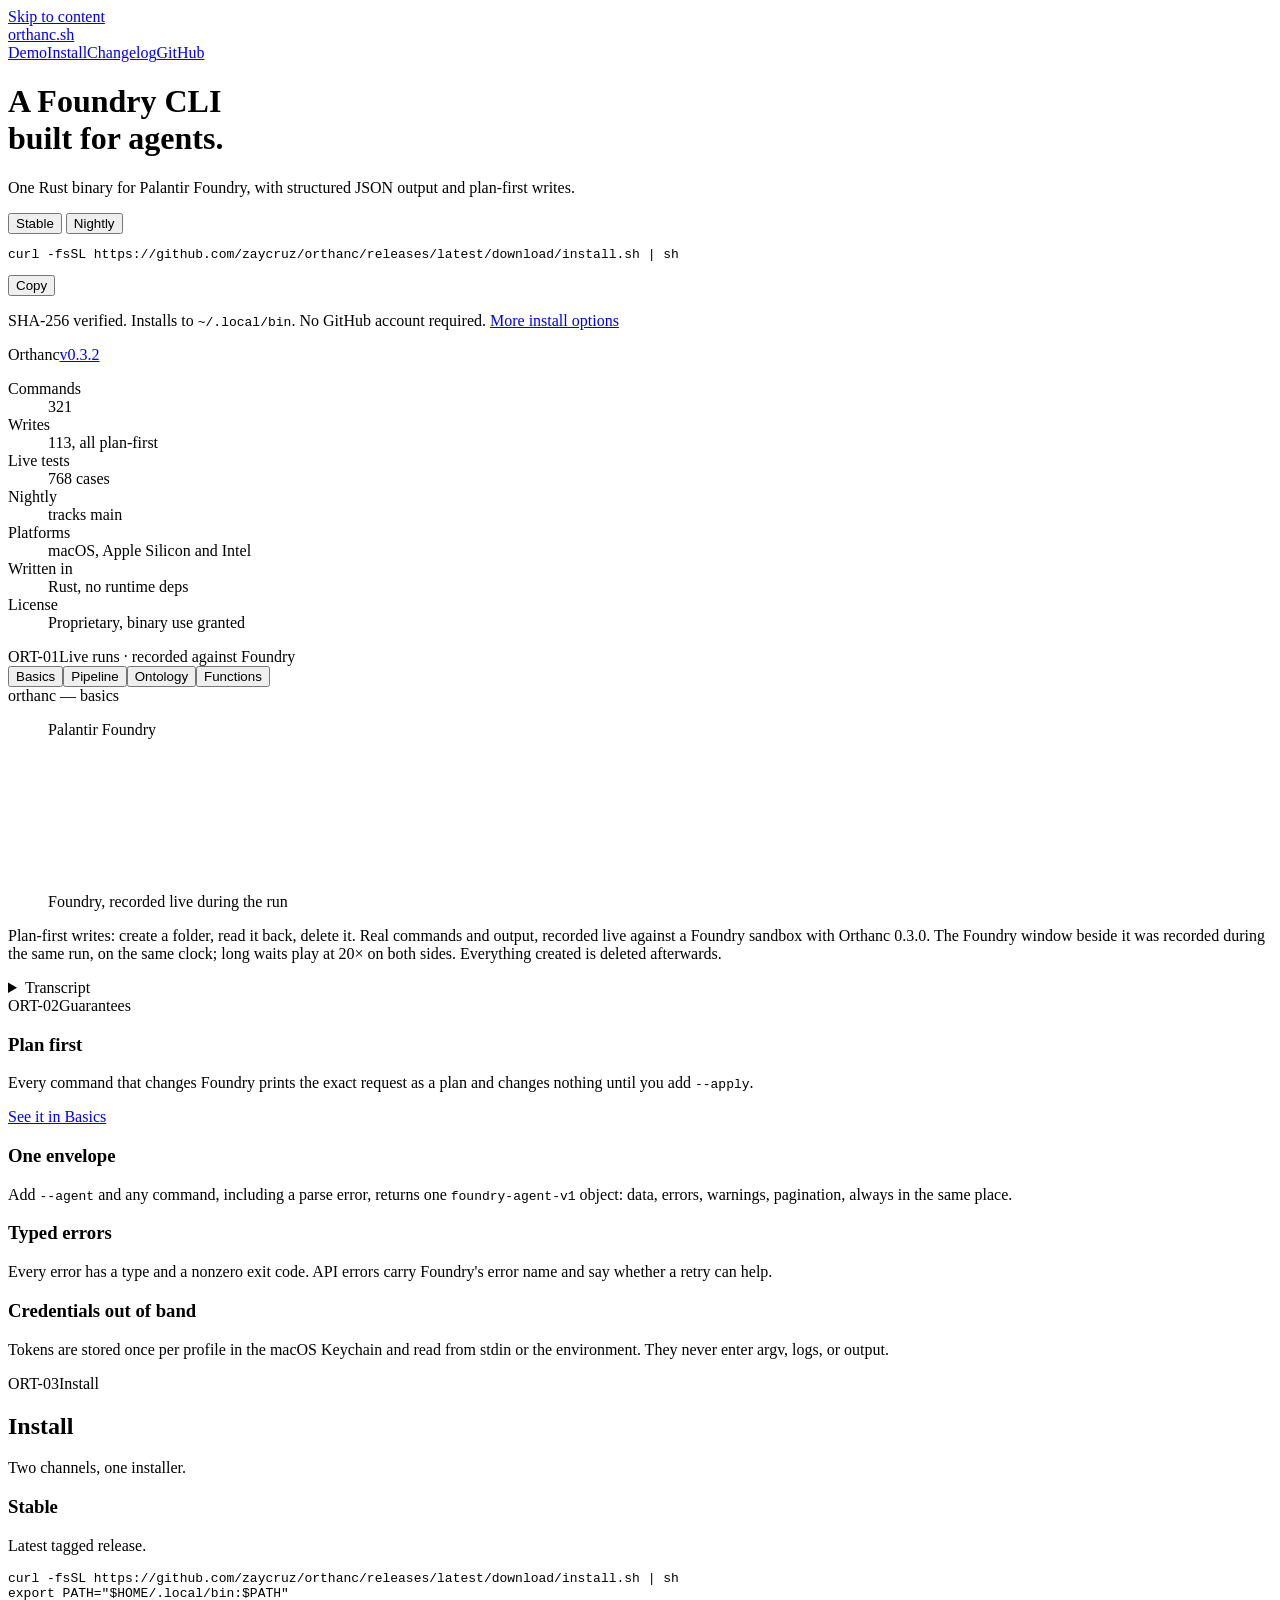
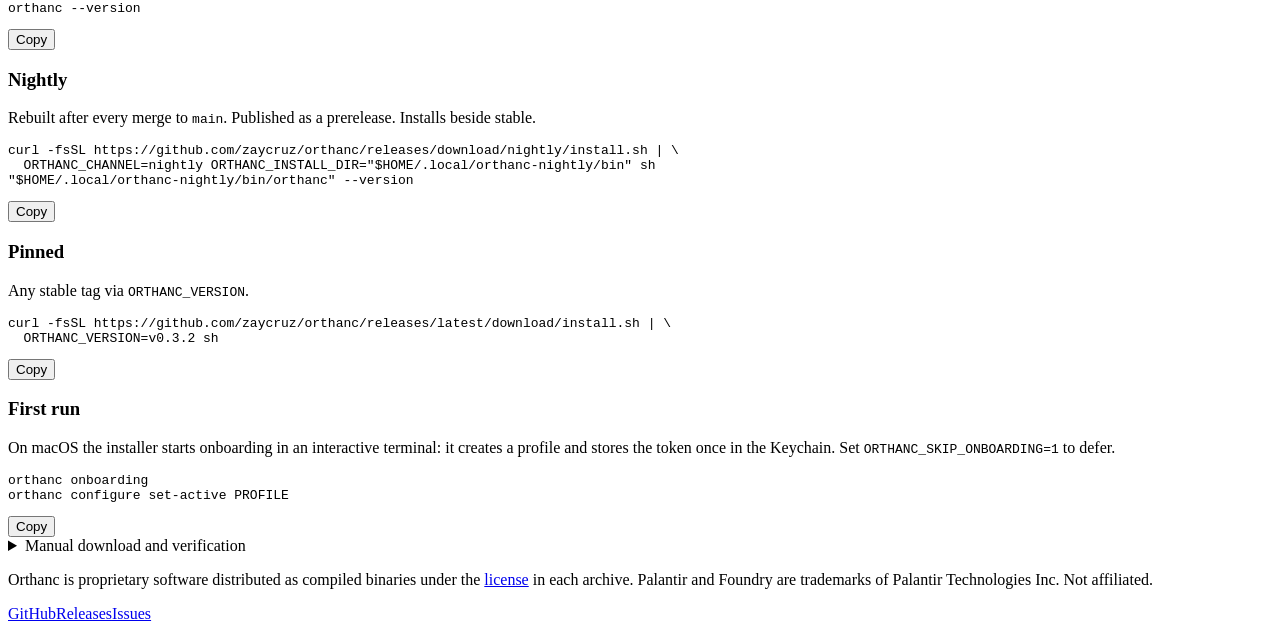
==== commit 44a6331b: "Site: v0.3.2 stable badge, pinned-install example, changelog for v0.3.1 and v0.3.2" ====
--- a/docs/index.html
+++ b/docs/index.html
@@ -36,7 +36,7 @@
     </div>
   </div>
   <aside class="specs" aria-label="Orthanc at a glance">
-    <div class="specs-head"><span>Orthanc</span><a href="/changelog/" data-stable-version>v0.3.0</a></div>
+    <div class="specs-head"><span>Orthanc</span><a href="/changelog/" data-stable-version>v0.3.2</a></div>
     <dl>
       <div><dt>Commands</dt><dd>321</dd></div>
       <div><dt>Writes</dt><dd>113, all plan-first</dd></div>
@@ -335,7 +335,7 @@
 &quot;$HOME/.local/orthanc-nightly/bin/orthanc&quot; --version</code></pre><button class="copy" type="button" data-copy>Copy</button></div></div>
     <div class="row"><div class="row-head"><h3>Pinned</h3><p>Any stable tag via <code>ORTHANC_VERSION</code>.</p></div>
       <div class="cmd"><pre><code>curl -fsSL https://github.com/zaycruz/orthanc/releases/latest/download/install.sh | \
-  ORTHANC_VERSION=v0.3.0 sh</code></pre><button class="copy" type="button" data-copy>Copy</button></div></div>
+  ORTHANC_VERSION=v0.3.2 sh</code></pre><button class="copy" type="button" data-copy>Copy</button></div></div>
     <div class="row"><div class="row-head"><h3>First run</h3><p>On macOS the installer starts onboarding in an interactive terminal: it creates a profile and stores the token once in the Keychain. Set <code>ORTHANC_SKIP_ONBOARDING=1</code> to defer.</p></div>
       <div class="cmd"><pre><code>orthanc onboarding
 orthanc configure set-active PROFILE</code></pre><button class="copy" type="button" data-copy>Copy</button></div></div>
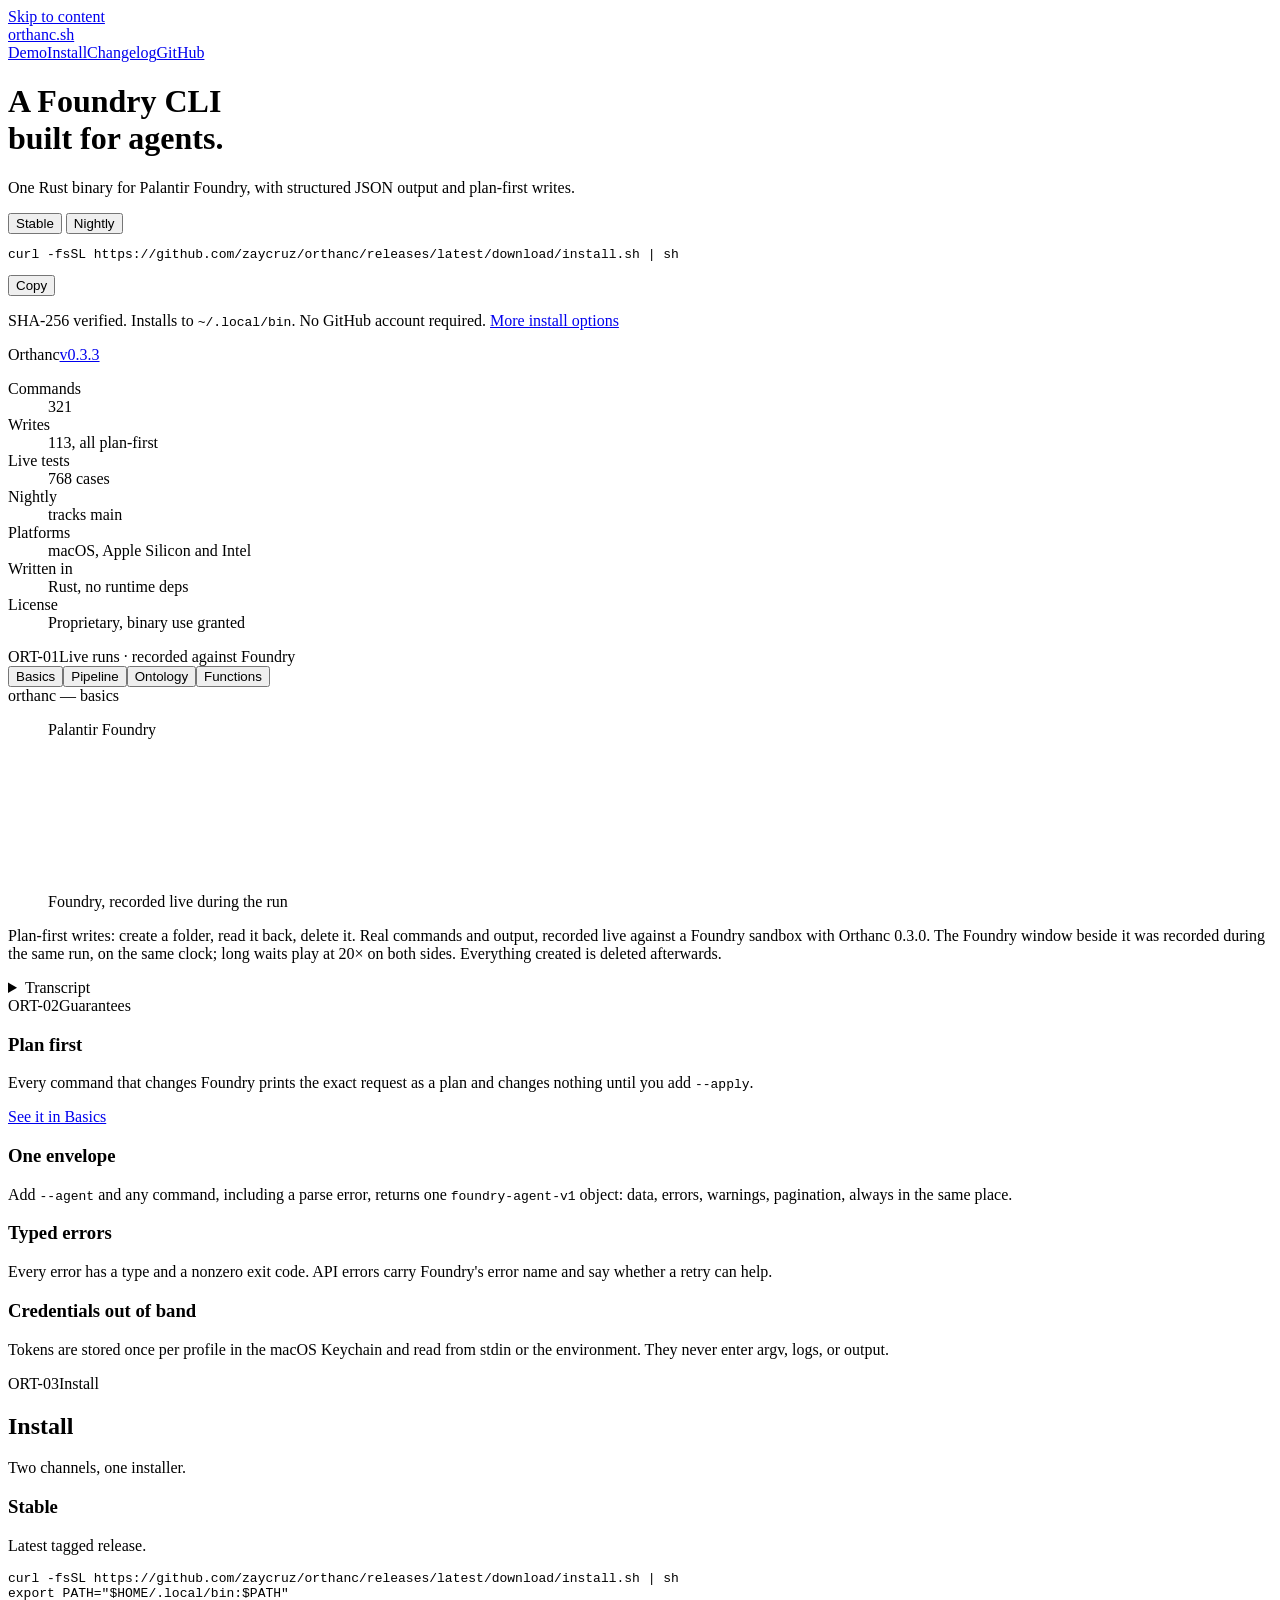
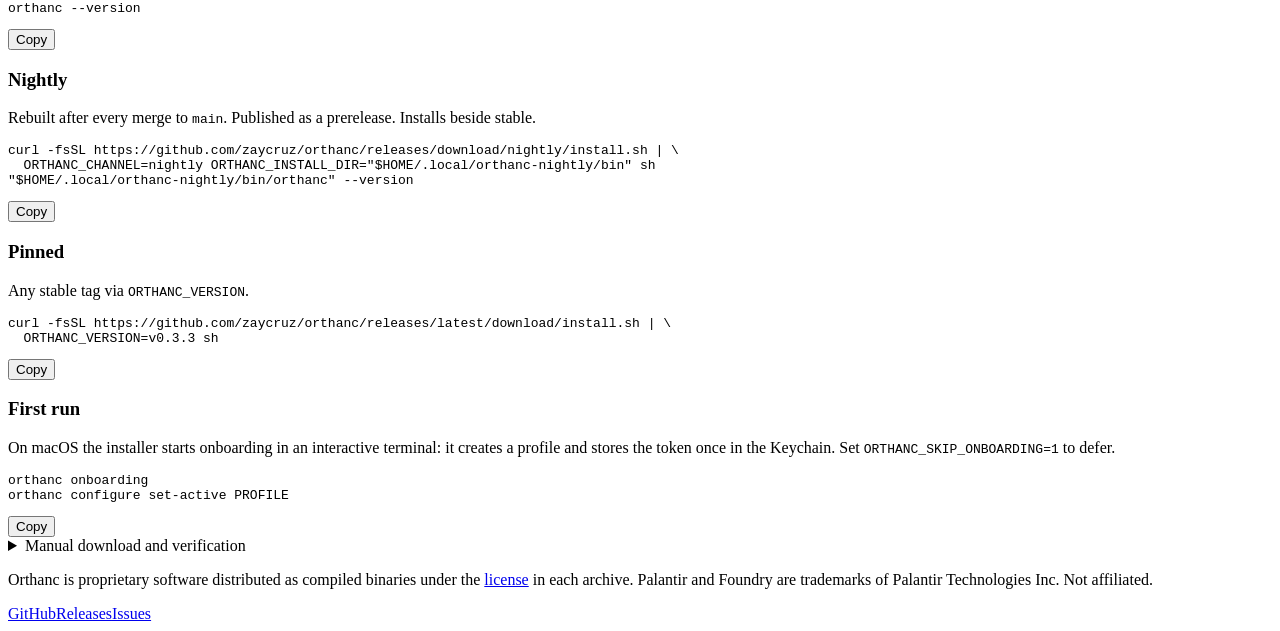
==== commit 7f9ed084: "Site: v0.3.3 stable badge, pinned-install example, changelog for v0.3.3 Co-Authored-By: Claude Opus " ====
--- a/docs/index.html
+++ b/docs/index.html
@@ -36,7 +36,7 @@
     </div>
   </div>
   <aside class="specs" aria-label="Orthanc at a glance">
-    <div class="specs-head"><span>Orthanc</span><a href="/changelog/" data-stable-version>v0.3.2</a></div>
+    <div class="specs-head"><span>Orthanc</span><a href="/changelog/" data-stable-version>v0.3.3</a></div>
     <dl>
       <div><dt>Commands</dt><dd>321</dd></div>
       <div><dt>Writes</dt><dd>113, all plan-first</dd></div>
@@ -335,7 +335,7 @@
 &quot;$HOME/.local/orthanc-nightly/bin/orthanc&quot; --version</code></pre><button class="copy" type="button" data-copy>Copy</button></div></div>
     <div class="row"><div class="row-head"><h3>Pinned</h3><p>Any stable tag via <code>ORTHANC_VERSION</code>.</p></div>
       <div class="cmd"><pre><code>curl -fsSL https://github.com/zaycruz/orthanc/releases/latest/download/install.sh | \
-  ORTHANC_VERSION=v0.3.2 sh</code></pre><button class="copy" type="button" data-copy>Copy</button></div></div>
+  ORTHANC_VERSION=v0.3.3 sh</code></pre><button class="copy" type="button" data-copy>Copy</button></div></div>
     <div class="row"><div class="row-head"><h3>First run</h3><p>On macOS the installer starts onboarding in an interactive terminal: it creates a profile and stores the token once in the Keychain. Set <code>ORTHANC_SKIP_ONBOARDING=1</code> to defer.</p></div>
       <div class="cmd"><pre><code>orthanc onboarding
 orthanc configure set-active PROFILE</code></pre><button class="copy" type="button" data-copy>Copy</button></div></div>
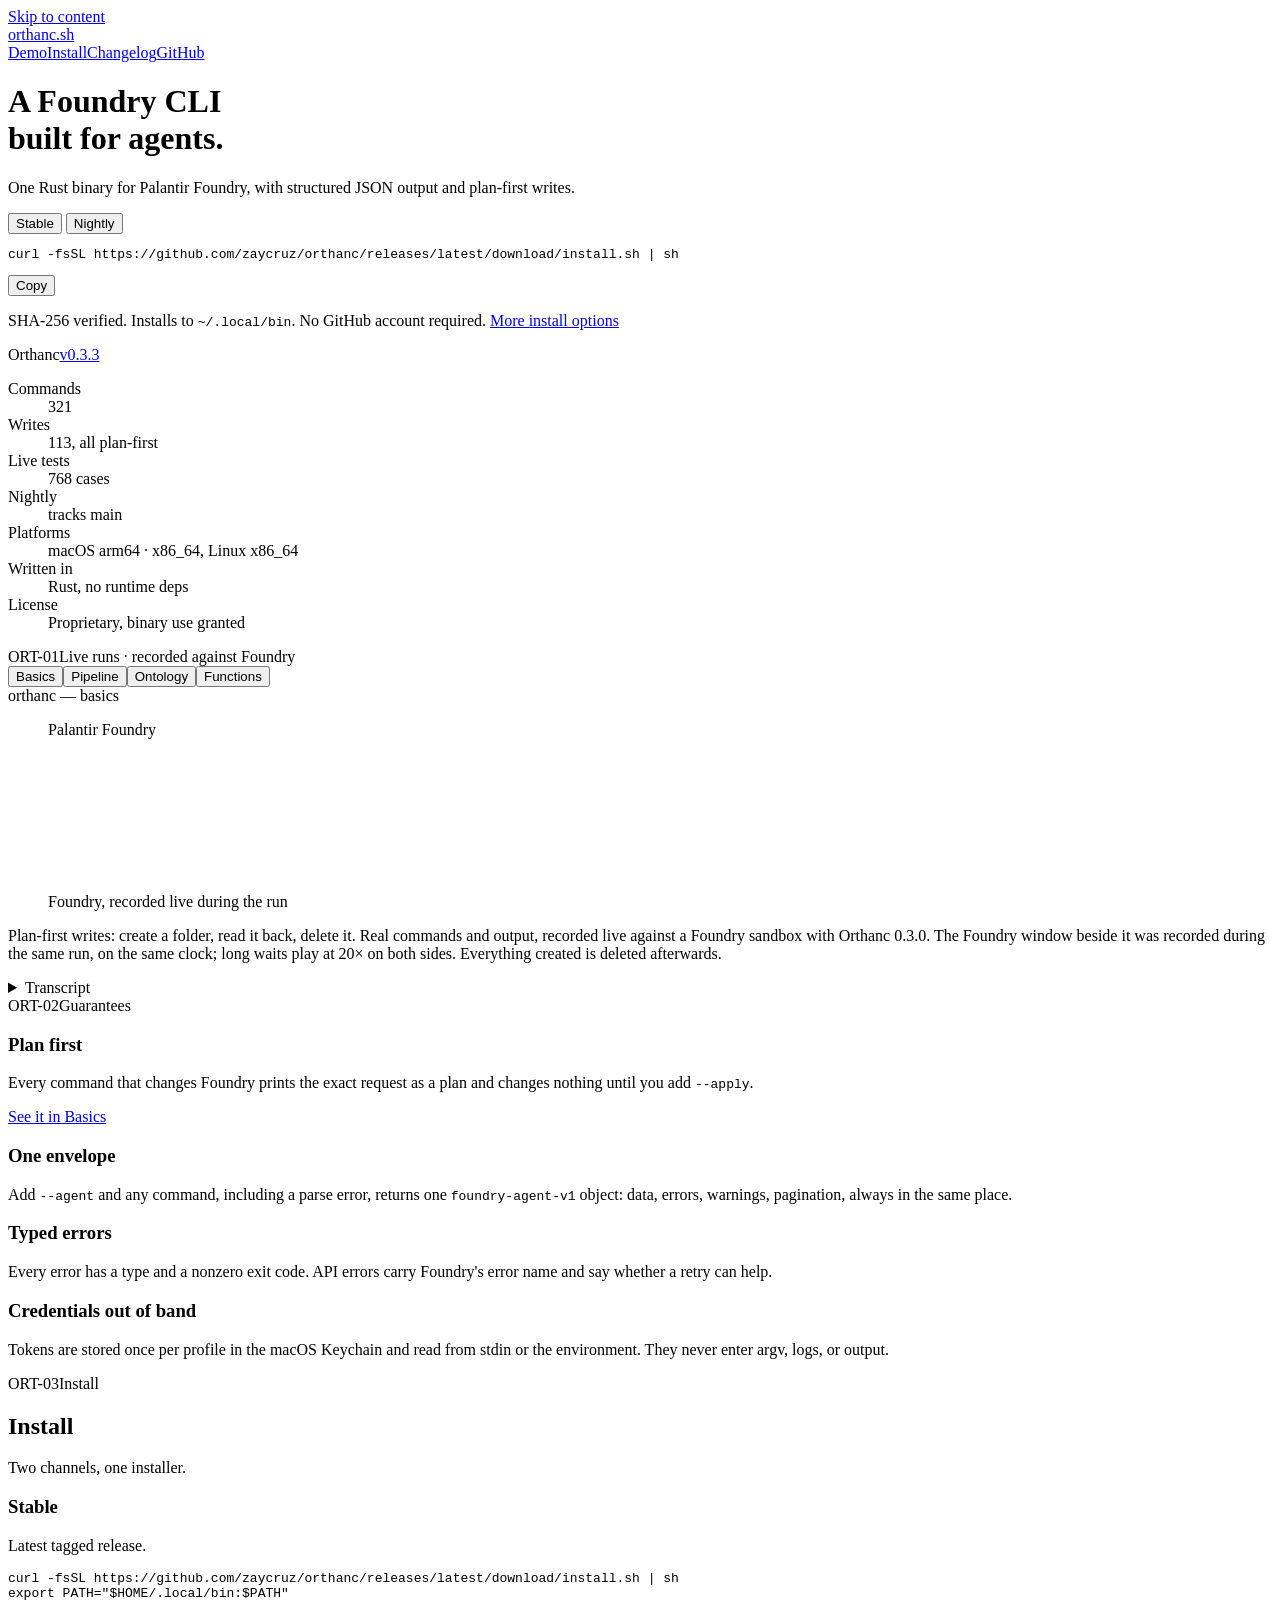
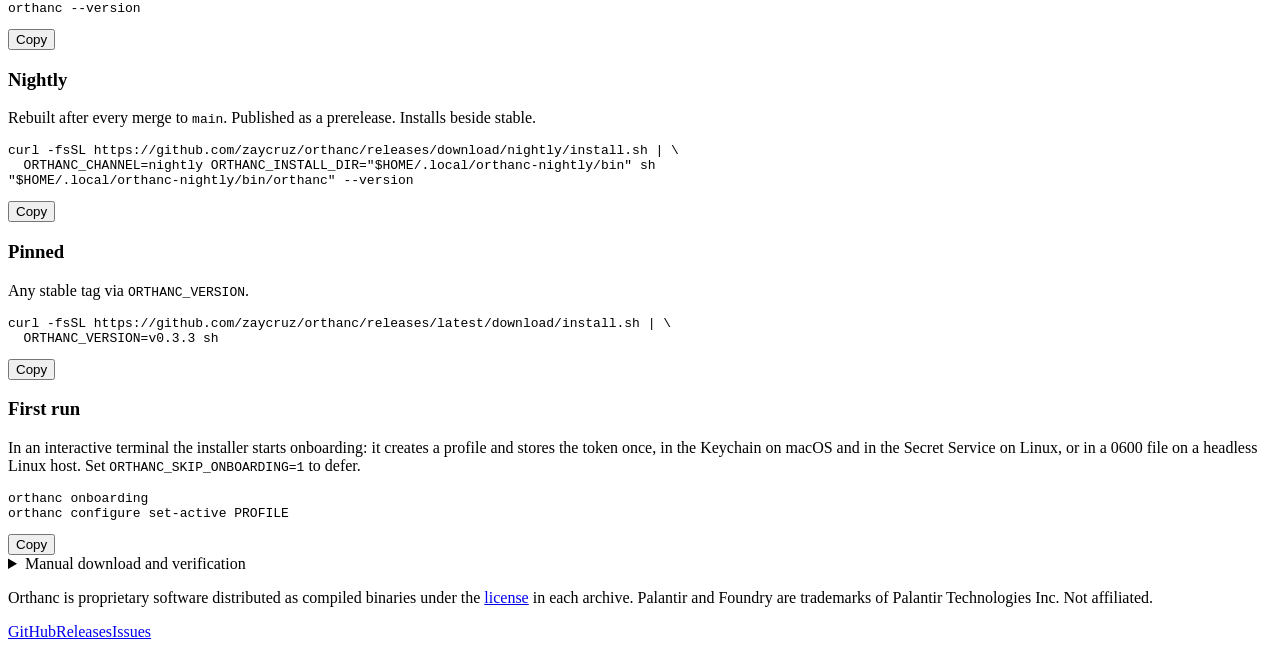
==== commit 0686d42b: "orthanc.sh: advertise Linux again (credential store lands in v0.3.5) v0.3.5 stores Linux tokens in t" ====
--- a/docs/index.html
+++ b/docs/index.html
@@ -42,7 +42,7 @@
       <div><dt>Writes</dt><dd>113, all plan-first</dd></div>
       <div><dt>Live tests</dt><dd>768 cases</dd></div>
       <div><dt>Nightly</dt><dd id="nightly-date">tracks main</dd></div>
-      <div><dt>Platforms</dt><dd>macOS, Apple Silicon and Intel</dd></div>
+      <div><dt>Platforms</dt><dd>macOS arm64 · x86_64, Linux x86_64</dd></div>
       <div><dt>Written in</dt><dd>Rust, no runtime deps</dd></div>
       <div><dt>License</dt><dd>Proprietary, binary use granted</dd></div>
     </dl>
@@ -336,7 +336,7 @@
     <div class="row"><div class="row-head"><h3>Pinned</h3><p>Any stable tag via <code>ORTHANC_VERSION</code>.</p></div>
       <div class="cmd"><pre><code>curl -fsSL https://github.com/zaycruz/orthanc/releases/latest/download/install.sh | \
   ORTHANC_VERSION=v0.3.3 sh</code></pre><button class="copy" type="button" data-copy>Copy</button></div></div>
-    <div class="row"><div class="row-head"><h3>First run</h3><p>On macOS the installer starts onboarding in an interactive terminal: it creates a profile and stores the token once in the Keychain. Set <code>ORTHANC_SKIP_ONBOARDING=1</code> to defer.</p></div>
+    <div class="row"><div class="row-head"><h3>First run</h3><p>In an interactive terminal the installer starts onboarding: it creates a profile and stores the token once, in the Keychain on macOS and in the Secret Service on Linux, or in a 0600 file on a headless Linux host. Set <code>ORTHANC_SKIP_ONBOARDING=1</code> to defer.</p></div>
       <div class="cmd"><pre><code>orthanc onboarding
 orthanc configure set-active PROFILE</code></pre><button class="copy" type="button" data-copy>Copy</button></div></div>
   </div>
@@ -347,6 +347,7 @@
       <tbody>
         <tr><td>macOS, Apple Silicon</td><td><a href="https://github.com/zaycruz/orthanc/releases/latest/download/orthanc-aarch64-apple-darwin.tar.gz">orthanc-aarch64-apple-darwin.tar.gz</a></td><td><a href="https://github.com/zaycruz/orthanc/releases/latest/download/orthanc-aarch64-apple-darwin.tar.gz.sha256">.sha256</a></td></tr>
         <tr><td>macOS, Intel</td><td><a href="https://github.com/zaycruz/orthanc/releases/latest/download/orthanc-x86_64-apple-darwin.tar.gz">orthanc-x86_64-apple-darwin.tar.gz</a></td><td><a href="https://github.com/zaycruz/orthanc/releases/latest/download/orthanc-x86_64-apple-darwin.tar.gz.sha256">.sha256</a></td></tr>
+        <tr><td>Linux x86_64, glibc ≥ 2.35</td><td><a href="https://github.com/zaycruz/orthanc/releases/latest/download/orthanc-x86_64-unknown-linux-gnu.tar.gz">orthanc-x86_64-unknown-linux-gnu.tar.gz</a></td><td><a href="https://github.com/zaycruz/orthanc/releases/latest/download/orthanc-x86_64-unknown-linux-gnu.tar.gz.sha256">.sha256</a></td></tr>
       </tbody>
     </table>
     <div class="cmd"><pre><code>shasum -a 256 -c orthanc-aarch64-apple-darwin.tar.gz.sha256
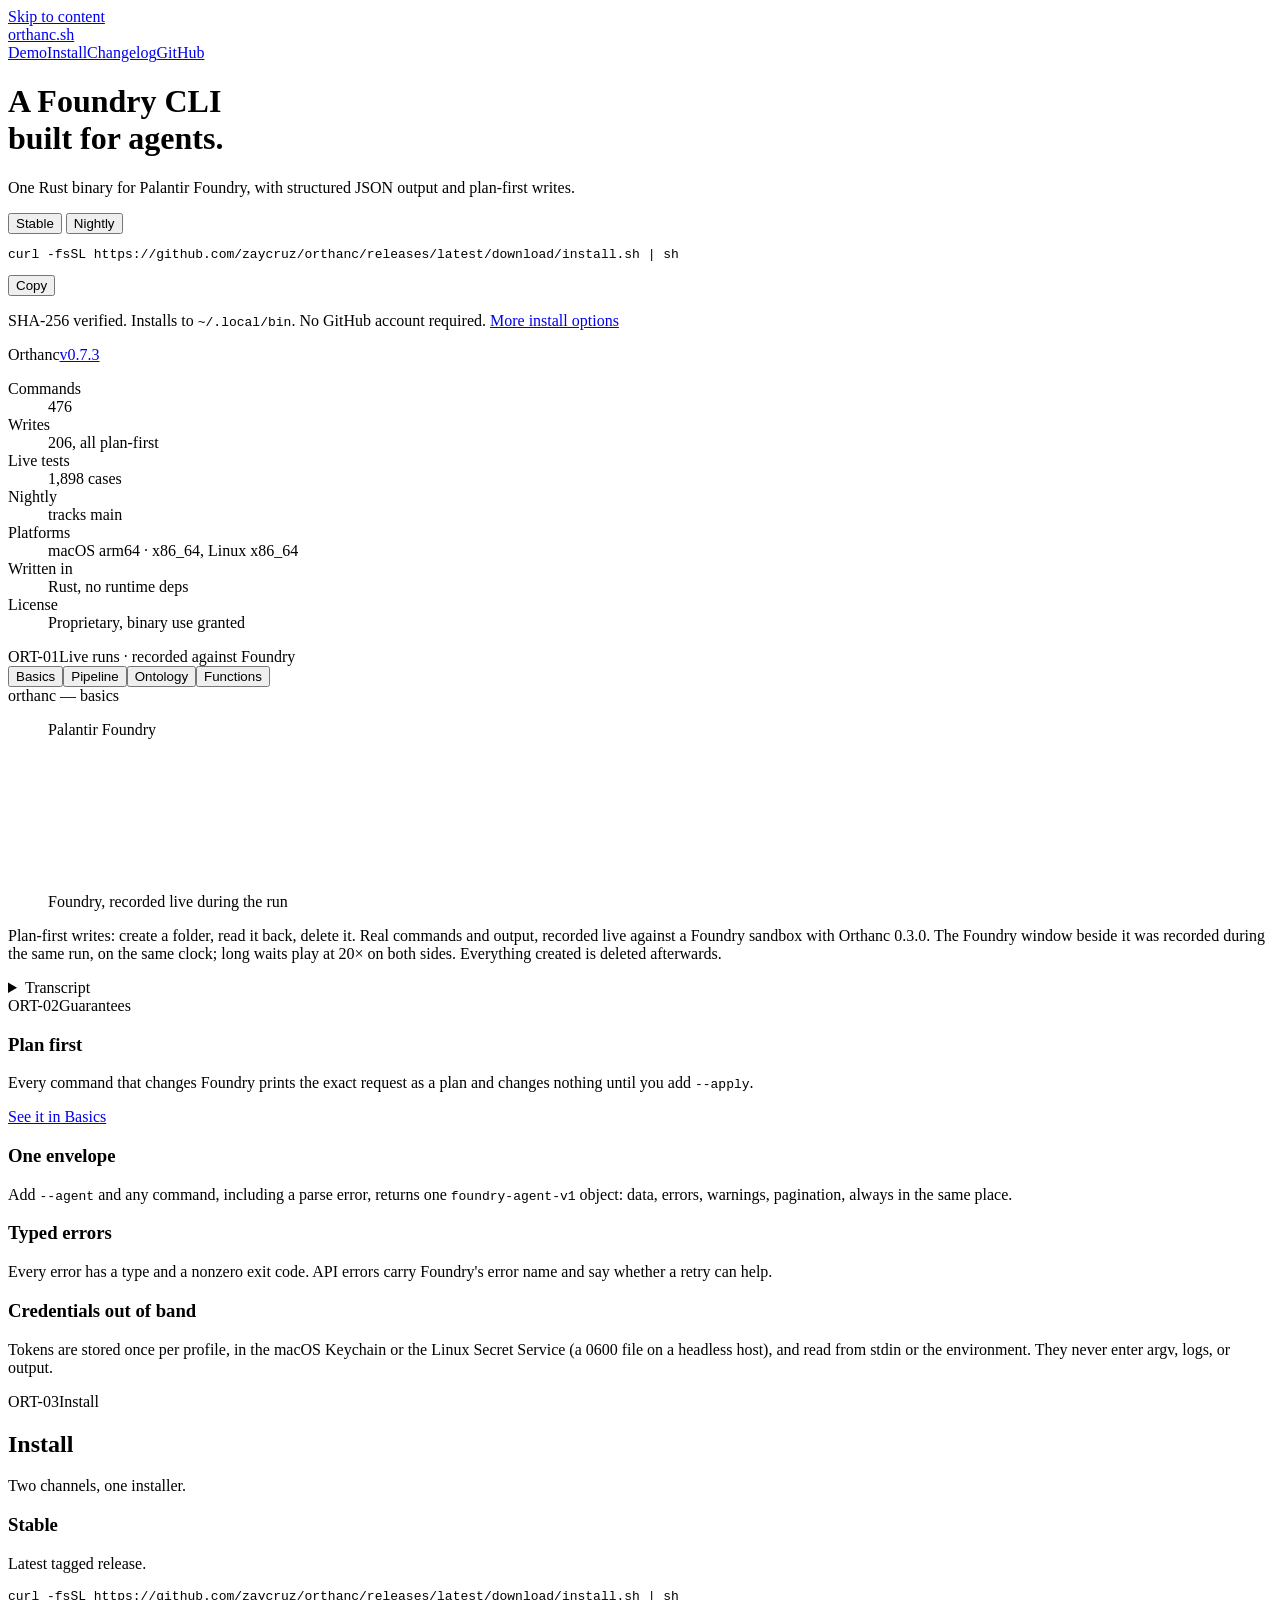
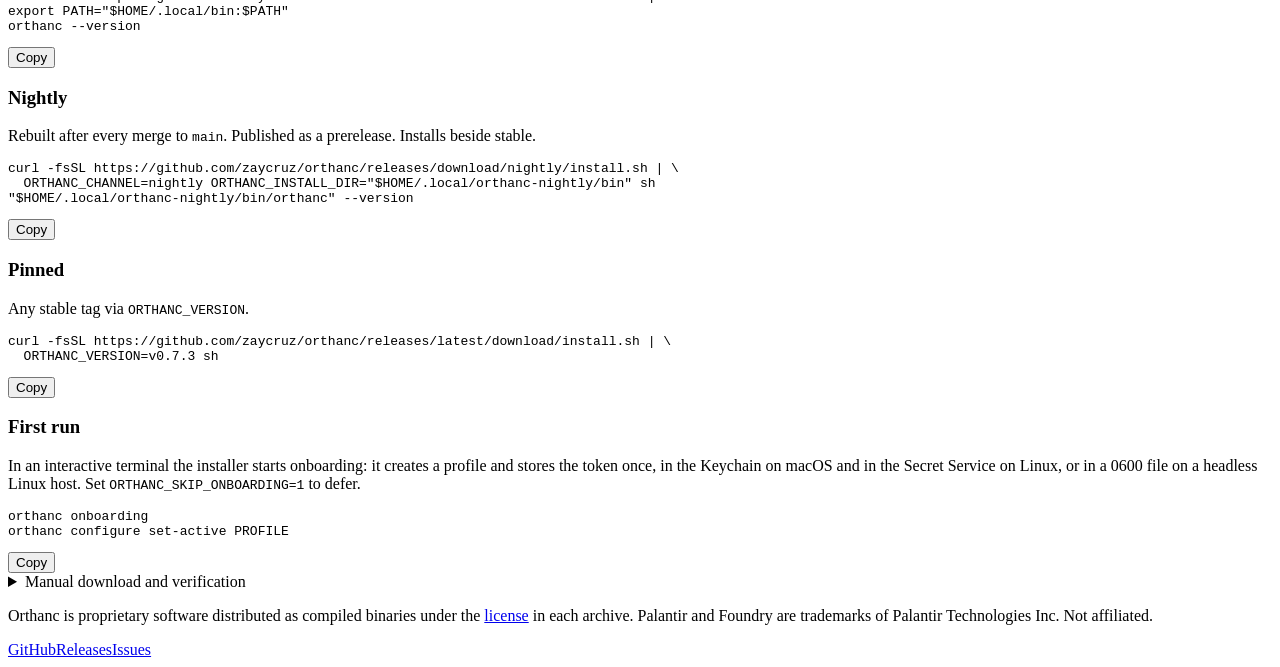
==== commit 0b8adaef: "Site: changelog v0.3.4 to v0.7.3, v0.7.3 badge and counts - Changelog: one entry per published relea" ====
--- a/docs/index.html
+++ b/docs/index.html
@@ -36,11 +36,11 @@
     </div>
   </div>
   <aside class="specs" aria-label="Orthanc at a glance">
-    <div class="specs-head"><span>Orthanc</span><a href="/changelog/" data-stable-version>v0.3.3</a></div>
+    <div class="specs-head"><span>Orthanc</span><a href="/changelog/" data-stable-version>v0.7.3</a></div>
     <dl>
-      <div><dt>Commands</dt><dd>321</dd></div>
-      <div><dt>Writes</dt><dd>113, all plan-first</dd></div>
-      <div><dt>Live tests</dt><dd>768 cases</dd></div>
+      <div><dt>Commands</dt><dd>476</dd></div>
+      <div><dt>Writes</dt><dd>206, all plan-first</dd></div>
+      <div><dt>Live tests</dt><dd>1,898 cases</dd></div>
       <div><dt>Nightly</dt><dd id="nightly-date">tracks main</dd></div>
       <div><dt>Platforms</dt><dd>macOS arm64 · x86_64, Linux x86_64</dd></div>
       <div><dt>Written in</dt><dd>Rust, no runtime deps</dd></div>
@@ -317,7 +317,7 @@
     <div><h3>Plan first</h3><p>Every command that changes Foundry prints the exact request as a plan and changes nothing until you add <code>--apply</code>.</p><a class="see" href="#demo" data-show-demo="basics">See it in Basics</a></div>
     <div><h3>One envelope</h3><p>Add <code>--agent</code> and any command, including a parse error, returns one <code>foundry-agent-v1</code> object: data, errors, warnings, pagination, always in the same place.</p></div>
     <div><h3>Typed errors</h3><p>Every error has a type and a nonzero exit code. API errors carry Foundry's error name and say whether a retry can help.</p></div>
-    <div><h3>Credentials out of band</h3><p>Tokens are stored once per profile in the macOS Keychain and read from stdin or the environment. They never enter argv, logs, or output.</p></div>
+    <div><h3>Credentials out of band</h3><p>Tokens are stored once per profile, in the macOS Keychain or the Linux Secret Service (a 0600 file on a headless host), and read from stdin or the environment. They never enter argv, logs, or output.</p></div>
   </div>
 </section>
 
@@ -335,7 +335,7 @@
 &quot;$HOME/.local/orthanc-nightly/bin/orthanc&quot; --version</code></pre><button class="copy" type="button" data-copy>Copy</button></div></div>
     <div class="row"><div class="row-head"><h3>Pinned</h3><p>Any stable tag via <code>ORTHANC_VERSION</code>.</p></div>
       <div class="cmd"><pre><code>curl -fsSL https://github.com/zaycruz/orthanc/releases/latest/download/install.sh | \
-  ORTHANC_VERSION=v0.3.3 sh</code></pre><button class="copy" type="button" data-copy>Copy</button></div></div>
+  ORTHANC_VERSION=v0.7.3 sh</code></pre><button class="copy" type="button" data-copy>Copy</button></div></div>
     <div class="row"><div class="row-head"><h3>First run</h3><p>In an interactive terminal the installer starts onboarding: it creates a profile and stores the token once, in the Keychain on macOS and in the Secret Service on Linux, or in a 0600 file on a headless Linux host. Set <code>ORTHANC_SKIP_ONBOARDING=1</code> to defer.</p></div>
       <div class="cmd"><pre><code>orthanc onboarding
 orthanc configure set-active PROFILE</code></pre><button class="copy" type="button" data-copy>Copy</button></div></div>
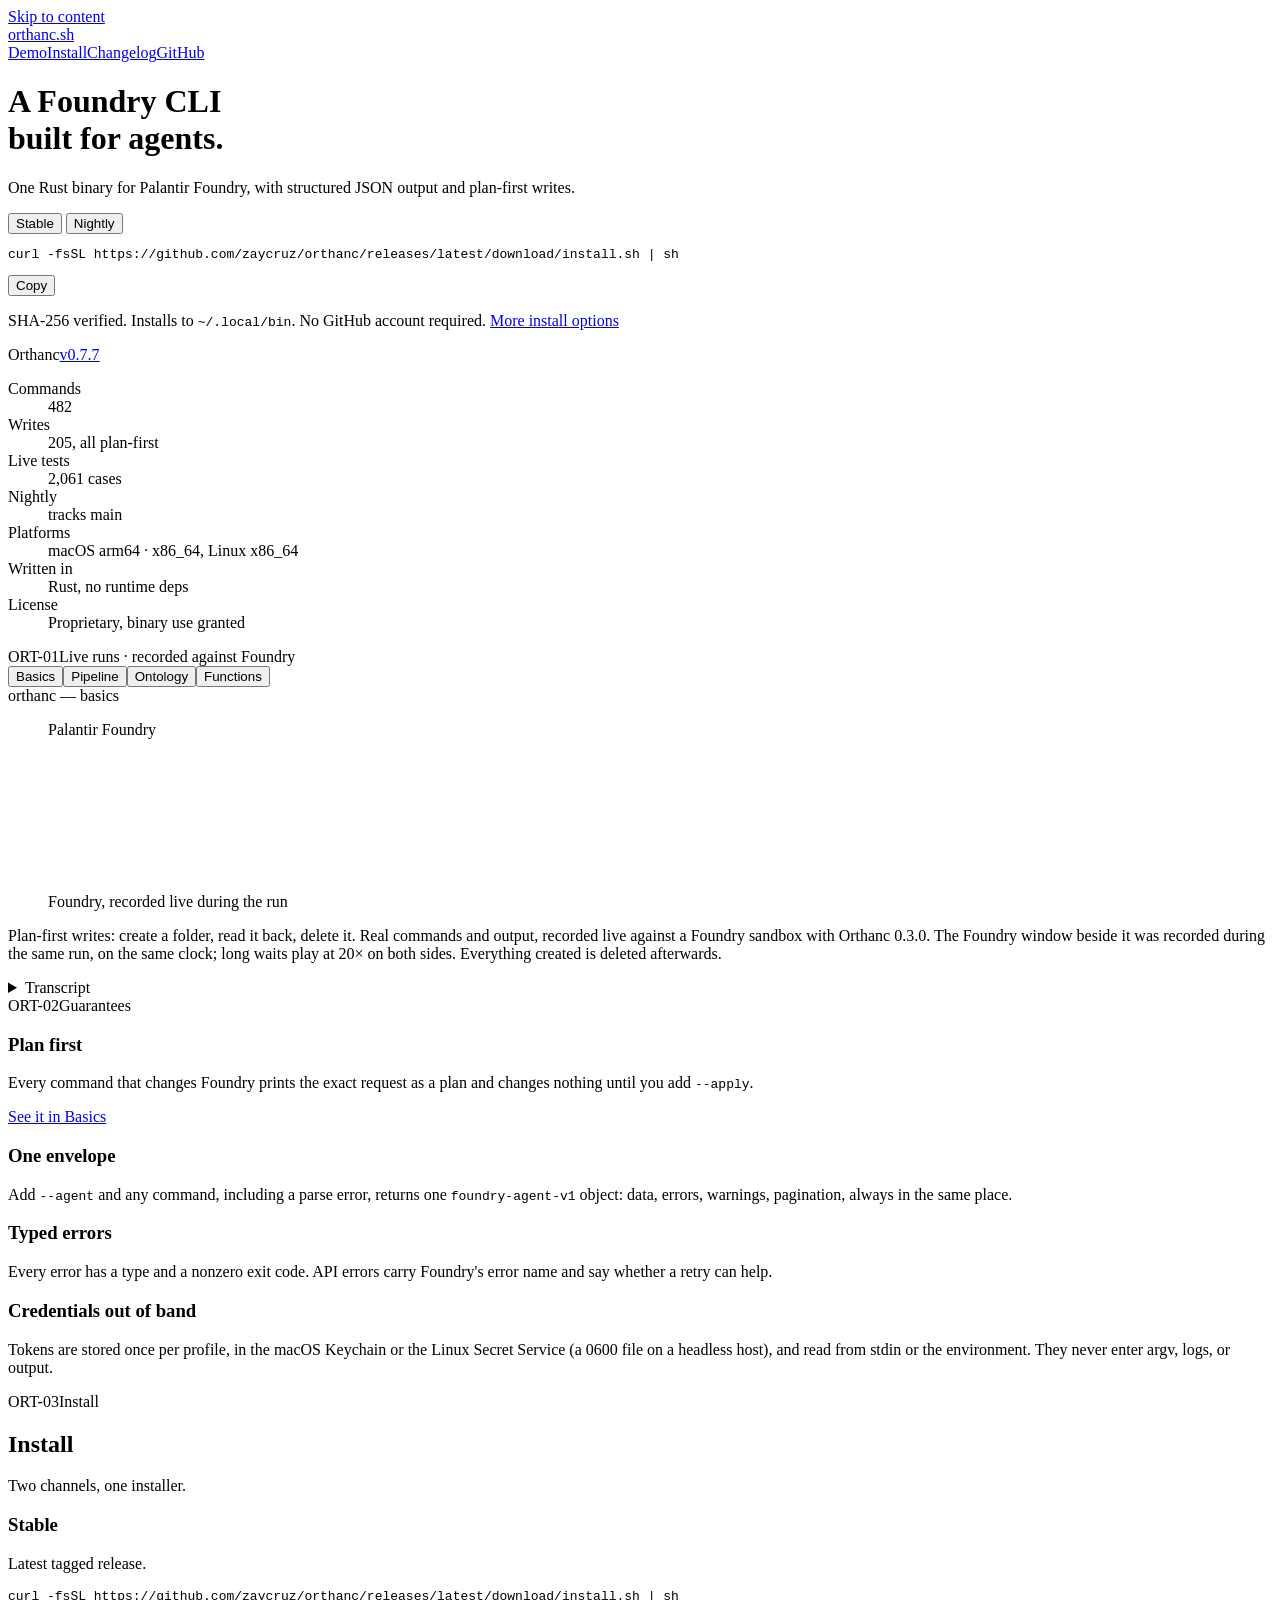
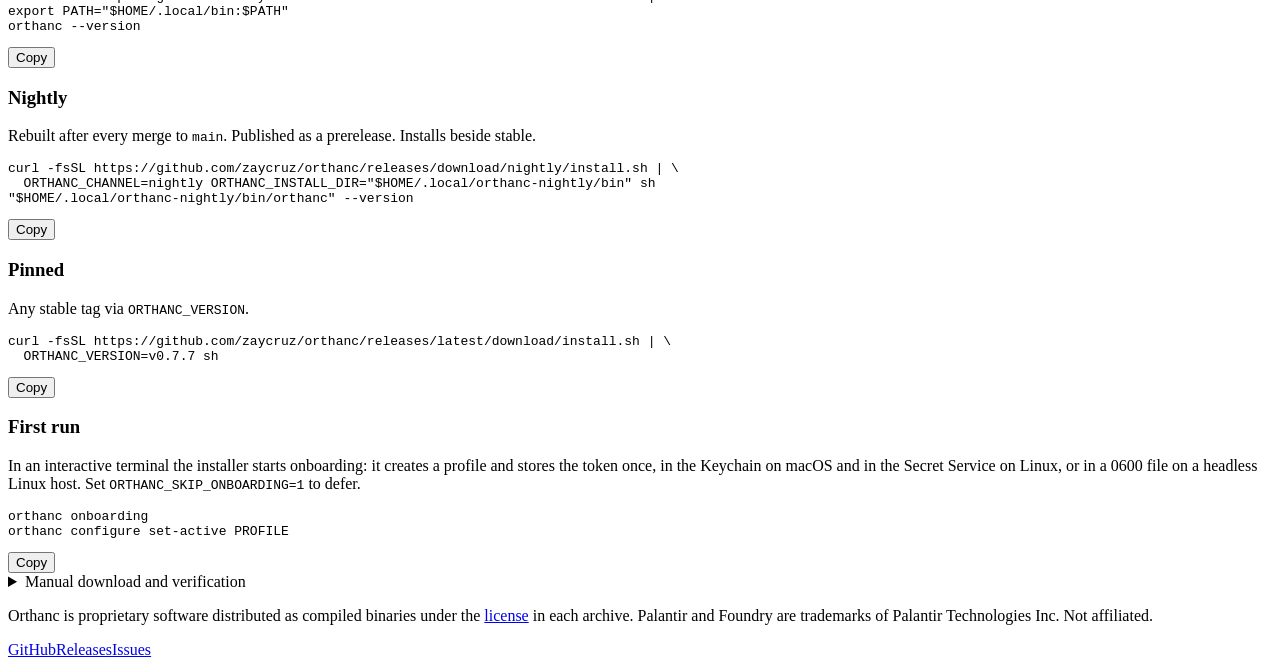
==== commit eb0d2b87: "Site: changelog v0.7.7, v0.7.7 badge and counts - Changelog: new v0.7.7 entry on page 1 (repository " ====
--- a/docs/index.html
+++ b/docs/index.html
@@ -36,11 +36,11 @@
     </div>
   </div>
   <aside class="specs" aria-label="Orthanc at a glance">
-    <div class="specs-head"><span>Orthanc</span><a href="/changelog/" data-stable-version>v0.7.3</a></div>
+    <div class="specs-head"><span>Orthanc</span><a href="/changelog/" data-stable-version>v0.7.7</a></div>
     <dl>
-      <div><dt>Commands</dt><dd>476</dd></div>
-      <div><dt>Writes</dt><dd>206, all plan-first</dd></div>
-      <div><dt>Live tests</dt><dd>1,898 cases</dd></div>
+      <div><dt>Commands</dt><dd>482</dd></div>
+      <div><dt>Writes</dt><dd>205, all plan-first</dd></div>
+      <div><dt>Live tests</dt><dd>2,061 cases</dd></div>
       <div><dt>Nightly</dt><dd id="nightly-date">tracks main</dd></div>
       <div><dt>Platforms</dt><dd>macOS arm64 · x86_64, Linux x86_64</dd></div>
       <div><dt>Written in</dt><dd>Rust, no runtime deps</dd></div>
@@ -335,7 +335,7 @@
 &quot;$HOME/.local/orthanc-nightly/bin/orthanc&quot; --version</code></pre><button class="copy" type="button" data-copy>Copy</button></div></div>
     <div class="row"><div class="row-head"><h3>Pinned</h3><p>Any stable tag via <code>ORTHANC_VERSION</code>.</p></div>
       <div class="cmd"><pre><code>curl -fsSL https://github.com/zaycruz/orthanc/releases/latest/download/install.sh | \
-  ORTHANC_VERSION=v0.7.3 sh</code></pre><button class="copy" type="button" data-copy>Copy</button></div></div>
+  ORTHANC_VERSION=v0.7.7 sh</code></pre><button class="copy" type="button" data-copy>Copy</button></div></div>
     <div class="row"><div class="row-head"><h3>First run</h3><p>In an interactive terminal the installer starts onboarding: it creates a profile and stores the token once, in the Keychain on macOS and in the Secret Service on Linux, or in a 0600 file on a headless Linux host. Set <code>ORTHANC_SKIP_ONBOARDING=1</code> to defer.</p></div>
       <div class="cmd"><pre><code>orthanc onboarding
 orthanc configure set-active PROFILE</code></pre><button class="copy" type="button" data-copy>Copy</button></div></div>
